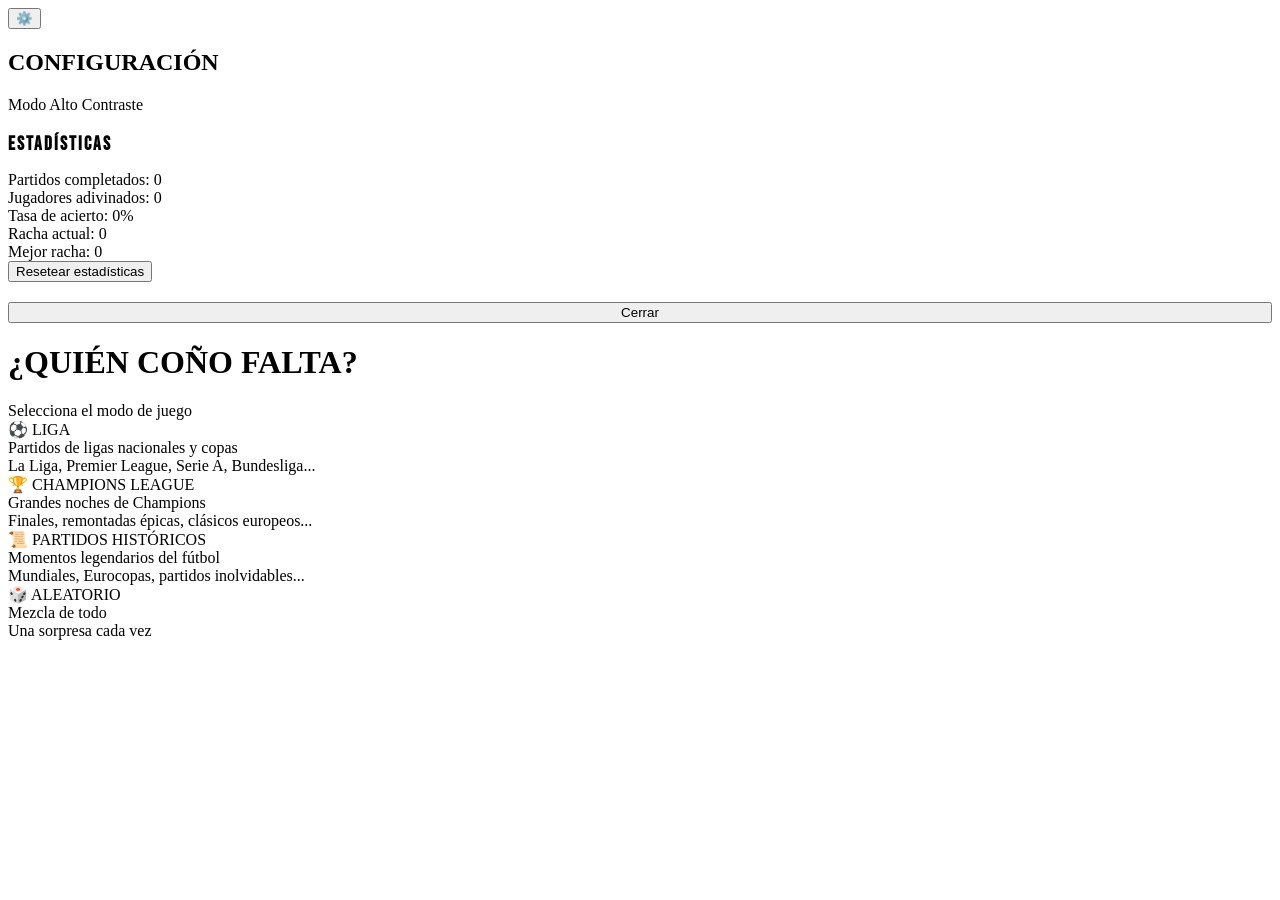
==== index.html @ 702c035c "Add files via upload" ====
<!DOCTYPE html>
<html lang="es">
<head>
<meta charset="UTF-8">
    <meta name="viewport" content="width=device-width, initial-scale=1.0">
    <title>¿QUIÉN COÑO FALTA?</title>
    <link rel="preconnect" href="https://fonts.googleapis.com">
    <link rel="preconnect" href="https://fonts.gstatic.com" crossorigin>
    <link href="https://fonts.googleapis.com/css2?family=Bebas+Neue&family=Rajdhani:wght@400;600;700&display=swap" rel="stylesheet">
    <link rel="stylesheet" href="./css/styles.css">

</head>
<body>
<!-- Botón de configuración -->
    <button class="settings-btn" onclick="toggleSettings()">⚙️</button>

    <!-- Modal de configuración -->
    <div id="settings-modal" class="settings-modal">
        <div class="settings-content">
            <h2 class="settings-title">CONFIGURACIÓN</h2>
            
            <div class="settings-option">
                <span>Modo Alto Contraste</span>
                <div class="toggle-switch" id="contrast-toggle" onclick="toggleContrast()"></div>
            </div>

            <div class="stats-display">
                <h3 style="margin-bottom: 15px; font-family: 'Bebas Neue', sans-serif; letter-spacing: 2px;">ESTADÍSTICAS</h3>
                <div class="stat-row">
                    <span>Partidos completados:</span>
                    <span id="stat-matches">0</span>
                </div>
                <div class="stat-row">
                    <span>Jugadores adivinados:</span>
                    <span id="stat-players">0</span>
                </div>
                <div class="stat-row">
                    <span>Tasa de acierto:</span>
                    <span id="stat-success">0%</span>
                </div>
                <div class="stat-row">
                    <span>Racha actual:</span>
                    <span id="stat-streak">0</span>
                </div>
                <div class="stat-row">
                    <span>Mejor racha:</span>
                    <span id="stat-best-streak">0</span>
                </div>
                <button class="reset-stats-btn" onclick="resetStats()">Resetear estadísticas</button>
            </div>

            <button class="next-btn" style="width: 100%; margin-top: 20px;" onclick="toggleSettings()">Cerrar</button>
        </div>
    </div>

    <!-- Menú de selección de modo -->
    <div id="mode-selection" class="mode-selection">
        <h1 class="mode-title">¿QUIÉN COÑO FALTA?</h1>
        <div class="mode-subtitle">Selecciona el modo de juego</div>
        <div class="mode-buttons">
            <div class="mode-btn" onclick="startGame('liga')">
                <div class="mode-btn-title">⚽ LIGA</div>
                <div class="mode-btn-desc">Partidos de ligas nacionales y copas</div>
                <div class="mode-btn-teams">La Liga, Premier League, Serie A, Bundesliga...</div>
            </div>
            <div class="mode-btn" onclick="startGame('champions')">
                <div class="mode-btn-title">🏆 CHAMPIONS LEAGUE</div>
                <div class="mode-btn-desc">Grandes noches de Champions</div>
                <div class="mode-btn-teams">Finales, remontadas épicas, clásicos europeos...</div>
            </div>
            <div class="mode-btn" onclick="startGame('historico')">
                <div class="mode-btn-title">📜 PARTIDOS HISTÓRICOS</div>
                <div class="mode-btn-desc">Momentos legendarios del fútbol</div>
                <div class="mode-btn-teams">Mundiales, Eurocopas, partidos inolvidables...</div>
            </div>
            <div class="mode-btn" onclick="startGame('random')">
                <div class="mode-btn-title">🎲 ALEATORIO</div>
                <div class="mode-btn-desc">Mezcla de todo</div>
                <div class="mode-btn-teams">Una sorpresa cada vez</div>
            </div>
        </div>
    </div>

    <div id="loading" class="loading" style="display: none;">CARGANDO PARTIDOS...</div>

    <div id="game" style="display: none;">
        <div class="match-header">
            <button class="home-btn" id="home-btn">← HOME</button>
            <div class="competition-name" id="competition"></div>
            <div class="match-score">
                <div class="team-info">
                    <div class="team-badge" id="home-badge">🏟️</div>
                    <div class="team-name" id="home-team"></div>
                </div>
                <div class="score-display" id="score"></div>
                <div class="team-info">
                    <div class="team-badge" id="away-badge">🏟️</div>
                    <div class="team-name" id="away-team"></div>
                </div>
            </div>
            <div class="match-date" id="date"></div>
        </div>

        <div class="playing-team" id="playing-team"></div>

        <div class="field-container">
            <div class="field-pattern"></div>
            <div class="penalty-area"></div>
            <div id="formation" class="formation"></div>
        </div>

        <div class="stats-bar">
            <div class="revealed-count">
                <span id="revealed-count">0</span>/11
            </div>
            <div class="btn-group">
                <button class="next-btn" id="next-match-btn">Siguiente</button>
                <button class="give-up-btn" id="give-up-btn">Revelar todo</button>
            </div>
        </div>

        <div id="guess-modal" class="guess-modal">
            <div class="modal-content">
                <div class="modal-header">
                    <button class="reveal-btn-modal" id="reveal-btn-modal">Revelar</button>
                    <button class="back-btn" id="back-btn">← </button>
                    <div class="modal-title">ADIVINA EL JUGADOR</div>
                    <button class="hint-btn" id="hint-btn">💡 Pista</button>
                </div>
                
                <div id="hint-display" class="hint-display" style="display: none;"></div>
                
                <div id="guess-grid" class="guess-grid"></div>
                
                <div class="keyboard">
                    <div class="keyboard-row">
                        <button class="key" data-key="Q">Q</button>
                        <button class="key" data-key="W">W</button>
                        <button class="key" data-key="E">E</button>
                        <button class="key" data-key="R">R</button>
                        <button class="key" data-key="T">T</button>
                        <button class="key" data-key="Y">Y</button>
                        <button class="key" data-key="U">U</button>
                        <button class="key" data-key="I">I</button>
                        <button class="key" data-key="O">O</button>
                        <button class="key" data-key="P">P</button>
                    </div>
                    <div class="keyboard-row">
                        <button class="key" data-key="A">A</button>
                        <button class="key" data-key="S">S</button>
                        <button class="key" data-key="D">D</button>
                        <button class="key" data-key="F">F</button>
                        <button class="key" data-key="G">G</button>
                        <button class="key" data-key="H">H</button>
                        <button class="key" data-key="J">J</button>
                        <button class="key" data-key="K">K</button>
                        <button class="key" data-key="L">L</button>
                    </div>
                    <div class="keyboard-row">
                        <button class="key wide" data-key="Enter">ENTER</button>
                        <button class="key" data-key="Z">Z</button>
                        <button class="key" data-key="X">X</button>
                        <button class="key" data-key="C">C</button>
                        <button class="key" data-key="V">V</button>
                        <button class="key" data-key="B">B</button>
                        <button class="key" data-key="N">N</button>
                        <button class="key" data-key="M">M</button>
                        <button class="key" data-key="Ñ">Ñ</button>
                        <button class="key wide" data-key="Delete">⌫</button>
                    </div>
                </div>
            </div>
        </div>
    </div>

<script src="./js/app.js"></script>
</body>
</html>
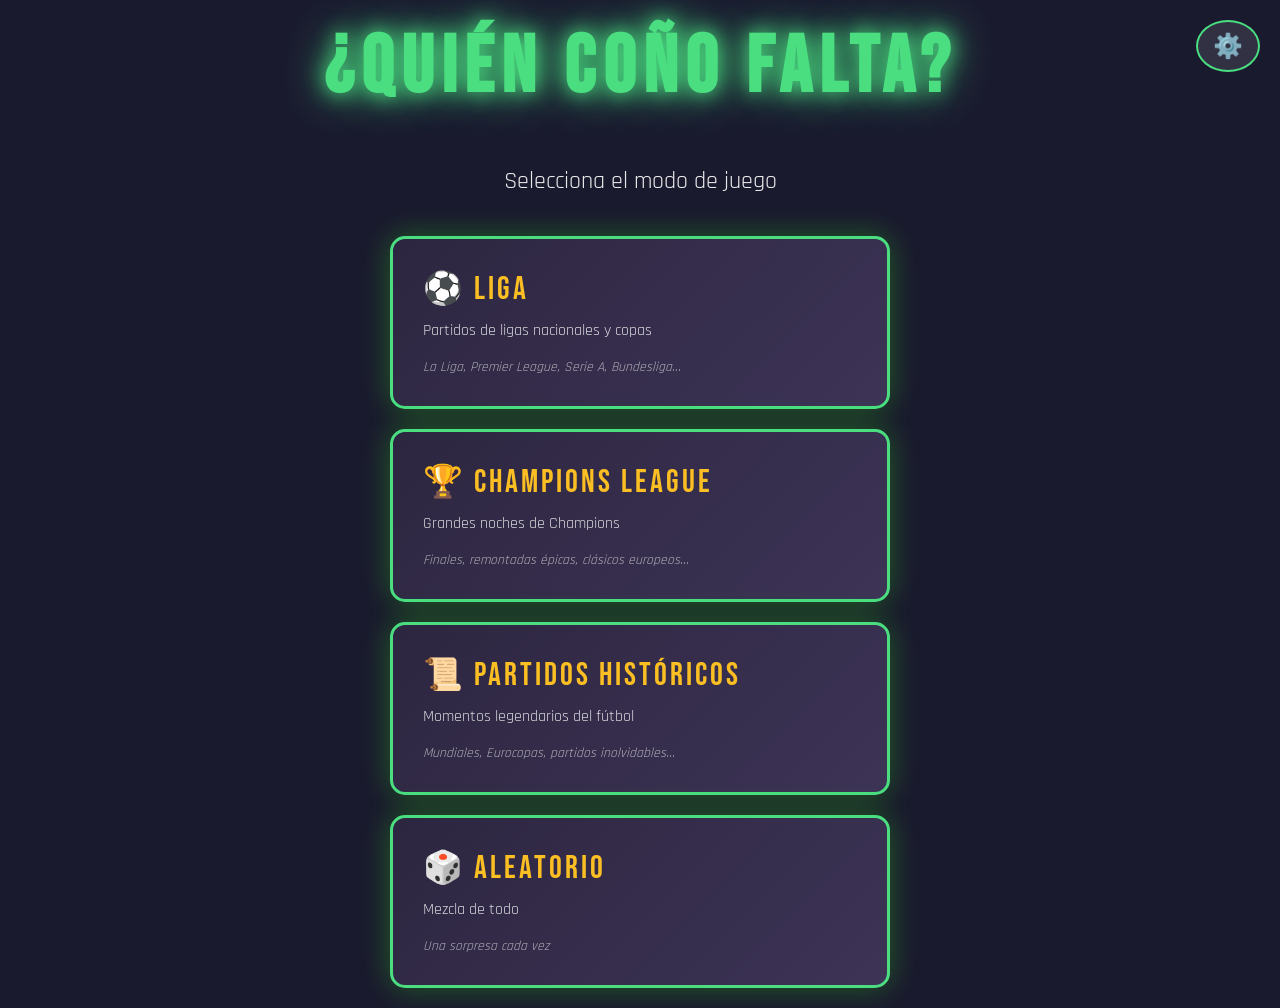
==== commit 1cf1fa0b: "Add files via upload" ====
--- a/index.html
+++ b/index.html
@@ -125,10 +125,7 @@
                     <button class="reveal-btn-modal" id="reveal-btn-modal">Revelar</button>
                     <button class="back-btn" id="back-btn">← </button>
                     <div class="modal-title">ADIVINA EL JUGADOR</div>
-                    <button class="hint-btn" id="hint-btn">💡 Pista</button>
                 </div>
-                
-                <div id="hint-display" class="hint-display" style="display: none;"></div>
                 
                 <div id="guess-grid" class="guess-grid"></div>
                 
--- a/css/styles.css
+++ b/css/styles.css
@@ -0,0 +1,959 @@
+:root {
+            --bg-dark: #1a1a2e;
+            --bg-purple: #2d2640;
+            --bg-field: #3a8c3e;
+            --field-dark: #2d6e31;
+            --neon-green: #4ade80;
+            --neon-yellow: #fbbf24;
+            --text-light: #ffffff;
+            --player-bg: #4a9eff;
+            --gk-bg: #fbbf24;
+            --correct: #4ade80;
+            --present: #fbbf24;
+            --absent: #374151;
+            --card-dark: #1f2937;
+        }
+
+        /* Modo alto contraste */
+        body.high-contrast {
+            --bg-dark: #000000;
+            --bg-purple: #1a1a2e;
+            --text-light: #ffffff;
+            --correct: #00ff00;
+            --present: #ffff00;
+            --absent: #666666;
+        }
+
+        * {
+            margin: 0;
+            padding: 0;
+            box-sizing: border-box;
+        }
+
+        body {
+            font-family: 'Rajdhani', sans-serif;
+            background: var(--bg-dark);
+            color: var(--text-light);
+            min-height: 100vh;
+        }
+
+        .container {
+            max-width: 600px;
+            margin: 0 auto;
+        }
+
+        /* Botón de configuración */
+        .settings-btn {
+            position: fixed;
+            top: 20px;
+            right: 20px;
+            background: rgba(255,255,255,0.1);
+            border: 2px solid var(--neon-green);
+            color: var(--neon-green);
+            padding: 10px 15px;
+            border-radius: 50%;
+            cursor: pointer;
+            font-size: 1.5rem;
+            z-index: 100;
+            transition: all 0.3s;
+        }
+
+        .settings-btn:hover {
+            background: rgba(255,255,255,0.2);
+            transform: rotate(90deg);
+        }
+
+        /* Modal de configuración */
+        .settings-modal {
+            display: none;
+            position: fixed;
+            top: 0;
+            left: 0;
+            right: 0;
+            bottom: 0;
+            background: rgba(0, 0, 0, 0.8);
+            z-index: 1001;
+            justify-content: center;
+            align-items: center;
+            padding: 20px;
+        }
+
+        .settings-modal.active {
+            display: flex;
+        }
+
+        .settings-content {
+            background: var(--bg-purple);
+            border-radius: 15px;
+            padding: 30px;
+            max-width: 500px;
+            width: 100%;
+        }
+
+        .settings-title {
+            font-family: 'Bebas Neue', sans-serif;
+            font-size: 2rem;
+            letter-spacing: 2px;
+            margin-bottom: 20px;
+        }
+
+        .settings-option {
+            display: flex;
+            justify-content: space-between;
+            align-items: center;
+            padding: 15px 0;
+            border-bottom: 1px solid rgba(255,255,255,0.1);
+        }
+
+        .settings-option:last-child {
+            border-bottom: none;
+        }
+
+        .toggle-switch {
+            position: relative;
+            width: 60px;
+            height: 30px;
+            background: var(--absent);
+            border-radius: 15px;
+            cursor: pointer;
+            transition: background 0.3s;
+        }
+
+        .toggle-switch.active {
+            background: var(--correct);
+        }
+
+        .toggle-switch::after {
+            content: '';
+            position: absolute;
+            top: 3px;
+            left: 3px;
+            width: 24px;
+            height: 24px;
+            background: white;
+            border-radius: 50%;
+            transition: transform 0.3s;
+        }
+
+        .toggle-switch.active::after {
+            transform: translateX(30px);
+        }
+
+        .stats-display {
+            background: rgba(255,255,255,0.05);
+            padding: 20px;
+            border-radius: 10px;
+            margin-top: 20px;
+        }
+
+        .stat-row {
+            display: flex;
+            justify-content: space-between;
+            padding: 10px 0;
+        }
+
+        .reset-stats-btn {
+            background: #ef4444;
+            color: white;
+            border: none;
+            padding: 10px 20px;
+            border-radius: 8px;
+            cursor: pointer;
+            width: 100%;
+            margin-top: 15px;
+            font-family: 'Rajdhani', sans-serif;
+            font-weight: 700;
+        }
+
+        /* Menú de selección */
+        .mode-selection {
+            display: flex;
+            flex-direction: column;
+            align-items: center;
+            justify-content: center;
+            min-height: 100vh;
+            padding: 20px;
+        }
+
+        .mode-title {
+            font-family: 'Bebas Neue', sans-serif;
+            font-size: clamp(2.5rem, 10vw, 5rem);
+            letter-spacing: 8px;
+            color: var(--neon-green);
+            text-shadow: 0 0 20px var(--neon-green),
+                         0 0 40px var(--neon-green);
+            margin-bottom: 50px;
+            text-align: center;
+            animation: pulse 2s ease-in-out infinite;
+        }
+
+        @keyframes pulse {
+            0%, 100% { text-shadow: 0 0 20px var(--neon-green), 0 0 40px var(--neon-green); }
+            50% { text-shadow: 0 0 30px var(--neon-green), 0 0 60px var(--neon-green); }
+        }
+
+        .mode-subtitle {
+            font-size: 1.5rem;
+            margin-bottom: 40px;
+            text-align: center;
+            opacity: 0.9;
+        }
+
+        .mode-buttons {
+            display: flex;
+            flex-direction: column;
+            gap: 20px;
+            width: 100%;
+            max-width: 500px;
+        }
+
+        .mode-btn {
+            background: linear-gradient(135deg, var(--bg-purple), #3d3456);
+            border: 3px solid var(--neon-green);
+            border-radius: 15px;
+            padding: 30px;
+            cursor: pointer;
+            transition: all 0.3s ease;
+            box-shadow: 0 0 30px rgba(57, 255, 20, 0.3);
+            animation: slideIn 0.5s ease-out;
+        }
+
+        @keyframes slideIn {
+            from {
+                opacity: 0;
+                transform: translateY(20px);
+            }
+            to {
+                opacity: 1;
+                transform: translateY(0);
+            }
+        }
+
+        .mode-btn:hover {
+            transform: translateY(-5px);
+            box-shadow: 0 0 50px rgba(57, 255, 20, 0.6);
+            border-color: var(--neon-yellow);
+        }
+
+        .mode-btn-title {
+            font-family: 'Bebas Neue', sans-serif;
+            font-size: 2rem;
+            letter-spacing: 3px;
+            color: var(--neon-yellow);
+            margin-bottom: 10px;
+        }
+
+        .mode-btn-desc {
+            font-size: 1rem;
+            opacity: 0.8;
+            line-height: 1.5;
+        }
+
+        .mode-btn-teams {
+            margin-top: 15px;
+            font-size: 0.85rem;
+            opacity: 0.6;
+            font-style: italic;
+        }
+
+        .match-header {
+            background: var(--bg-purple);
+            padding: 20px;
+            text-align: center;
+            border-bottom: 3px solid var(--bg-dark);
+            position: relative;
+        }
+
+        .competition-name {
+            font-size: 1.1rem;
+            font-weight: 600;
+            margin-bottom: 10px;
+            opacity: 0.9;
+        }
+
+        .match-score {
+            display: flex;
+            justify-content: space-around;
+            align-items: center;
+            gap: 20px;
+            margin: 15px 0;
+        }
+
+        .team-info {
+            display: flex;
+            flex-direction: column;
+            align-items: center;
+            gap: 8px;
+        }
+
+        .team-badge {
+            width: 60px;
+            height: 60px;
+            background: white;
+            border-radius: 50%;
+            display: flex;
+            align-items: center;
+            justify-content: center;
+            font-size: 2rem;
+            box-shadow: 0 4px 8px rgba(0, 0, 0, 0.3);
+        }
+
+        .team-name {
+            font-size: 0.9rem;
+            font-weight: 600;
+        }
+
+        .score-display {
+            font-family: 'Bebas Neue', sans-serif;
+            font-size: 3rem;
+            font-weight: bold;
+        }
+
+        .match-date {
+            font-size: 0.9rem;
+            opacity: 0.7;
+            margin-top: 5px;
+        }
+
+        .playing-team {
+            background: rgba(74, 158, 255, 0.2);
+            padding: 8px 15px;
+            border-radius: 8px;
+            margin: 10px 20px;
+            text-align: center;
+            font-size: 1rem;
+            font-weight: 600;
+            border: 2px solid var(--player-bg);
+        }
+
+        .field-container {
+            background: linear-gradient(180deg, var(--bg-field) 0%, var(--field-dark) 100%);
+            padding: 30px 20px;
+            position: relative;
+            min-height: 600px;
+        }
+
+        .field-pattern {
+            position: absolute;
+            top: 0;
+            left: 0;
+            right: 0;
+            bottom: 0;
+            background-image: 
+                repeating-linear-gradient(0deg,
+                    transparent,
+                    transparent 40px,
+                    rgba(0, 0, 0, 0.1) 40px,
+                    rgba(0, 0, 0, 0.1) 42px);
+            pointer-events: none;
+        }
+
+        .penalty-area {
+            position: absolute;
+            bottom: 20px;
+            left: 50%;
+            transform: translateX(-50%);
+            width: 80%;
+            height: 100px;
+            border: 3px solid rgba(255, 255, 255, 0.3);
+            border-bottom: none;
+            border-radius: 8px 8px 0 0;
+            pointer-events: none;
+        }
+
+        .formation {
+            position: relative;
+            z-index: 2;
+            display: flex;
+            flex-direction: column-reverse;
+            gap: 25px;
+            min-height: 550px;
+        }
+
+        .line {
+            display: flex;
+            justify-content: center;
+            align-items: center;
+            gap: 15px;
+            flex-wrap: wrap;
+        }
+
+        .player-card {
+            display: flex;
+            flex-direction: column;
+            align-items: center;
+            gap: 8px;
+            cursor: pointer;
+            transition: transform 0.2s;
+        }
+
+        .player-card:hover {
+            transform: scale(1.05);
+        }
+
+        .player-card.revealed {
+            cursor: default;
+            animation: revealPop 0.5s ease-out;
+        }
+
+        @keyframes revealPop {
+            0% { transform: scale(1); }
+            50% { transform: scale(1.2); }
+            100% { transform: scale(1); }
+        }
+
+        .player-card.revealed:hover {
+            transform: scale(1);
+        }
+
+        .jersey {
+            width: 60px;
+            height: 70px;
+            background: var(--player-bg);
+            border-radius: 8px 8px 12px 12px;
+            display: flex;
+            align-items: center;
+            justify-content: center;
+            position: relative;
+            box-shadow: 0 4px 8px rgba(0, 0, 0, 0.3);
+            font-family: 'Bebas Neue', sans-serif;
+            font-size: 2rem;
+            font-weight: bold;
+            color: white;
+            text-shadow: 0 2px 4px rgba(0, 0, 0, 0.3);
+        }
+
+        .jersey.goalkeeper {
+            background: var(--gk-bg);
+            color: var(--bg-dark);
+        }
+
+        .jersey::before {
+            content: '';
+            position: absolute;
+            top: -8px;
+            width: 70%;
+            height: 8px;
+            background: inherit;
+            border-radius: 8px 8px 0 0;
+        }
+
+        .player-name-container {
+            background: white;
+            padding: 4px 8px;
+            border-radius: 4px;
+            display: flex;
+            gap: 2px;
+            min-width: 60px;
+            justify-content: center;
+            box-shadow: 0 2px 4px rgba(0, 0, 0, 0.2);
+        }
+
+        .name-slot {
+            width: 8px;
+            height: 2px;
+            background: black;
+            border-radius: 1px;
+        }
+
+        .name-slot.space {
+            width: 6px;
+            background: transparent;
+        }
+
+        .revealed-name {
+            color: black;
+            font-weight: 700;
+            font-size: 0.75rem;
+            letter-spacing: 0.5px;
+            text-transform: uppercase;
+        }
+
+        .attempts-counter {
+            background: rgba(0, 0, 0, 0.3);
+            color: white;
+            padding: 2px 6px;
+            border-radius: 3px;
+            font-size: 0.7rem;
+            font-weight: bold;
+        }
+
+        .name-slot {
+            width: 8px;
+            height: 2px;
+            background: black;
+            border-radius: 1px;
+        }
+
+        .name-slot.space {
+            width: 6px;
+            background: transparent;
+        }
+
+        .revealed-name {
+            color: black;
+            font-weight: 700;
+            font-size: 0.75rem;
+            letter-spacing: 0.5px;
+            text-transform: uppercase;
+        }
+
+        .stats-bar {
+            background: var(--bg-purple);
+            padding: 15px 20px;
+            display: flex;
+            justify-content: space-between;
+            align-items: center;
+            border-top: 3px solid var(--bg-dark);
+            flex-wrap: wrap;
+            gap: 10px;
+        }
+
+        .revealed-count {
+            font-size: 1.5rem;
+            font-weight: bold;
+        }
+
+        .btn-group {
+            display: flex;
+            gap: 10px;
+            flex-wrap: wrap;
+        }
+
+        .reveal-btn {
+            background: var(--correct);
+            color: var(--bg-dark);
+            border: none;
+            padding: 10px 20px;
+            border-radius: 8px;
+            font-family: 'Rajdhani', sans-serif;
+            font-size: 1rem;
+            font-weight: 700;
+            cursor: pointer;
+            transition: all 0.2s;
+        }
+
+        .reveal-btn:hover {
+            background: #22c55e;
+            transform: translateY(-2px);
+        }
+
+        .reveal-btn:disabled {
+            background: #6b7280;
+            cursor: not-allowed;
+            opacity: 0.5;
+        }
+
+        .give-up-btn {
+            background: #ef4444;
+            color: white;
+            border: none;
+            padding: 10px 20px;
+            border-radius: 8px;
+            font-family: 'Rajdhani', sans-serif;
+            font-size: 1rem;
+            font-weight: 700;
+            cursor: pointer;
+            transition: all 0.2s;
+        }
+
+        .give-up-btn:hover {
+            background: #dc2626;
+            transform: translateY(-2px);
+        }
+
+        .next-btn {
+            background: var(--absent);
+            color: white;
+            border: none;
+            padding: 10px 20px;
+            border-radius: 8px;
+            font-family: 'Rajdhani', sans-serif;
+            font-size: 1rem;
+            font-weight: 700;
+            cursor: pointer;
+            transition: all 0.2s;
+        }
+
+        .next-btn:hover {
+            background: #4b5563;
+            transform: translateY(-2px);
+        }
+
+        .home-btn {
+            position: absolute;
+            top: 10px;
+            left: 10px;
+            background: rgba(255,255,255,0.1);
+            border: 2px solid var(--neon-green);
+            color: var(--neon-green);
+            padding: 8px 15px;
+            border-radius: 8px;
+            cursor: pointer;
+            font-family: 'Rajdhani', sans-serif;
+            font-weight: 700;
+            transition: all 0.2s;
+        }
+
+        .home-btn:hover {
+            background: rgba(255,255,255,0.2);
+        }
+
+        /* Modal de adivinanza */
+        .guess-modal {
+            display: none;
+            position: fixed;
+            top: 0;
+            left: 0;
+            right: 0;
+            bottom: 0;
+            background: rgba(0, 0, 0, 0.9);
+            z-index: 1000;
+            justify-content: center;
+            align-items: center;
+            padding: 20px;
+        }
+
+        .guess-modal.active {
+            display: flex;
+            animation: fadeIn 0.3s ease-out;
+        }
+
+        @keyframes fadeIn {
+            from { opacity: 0; }
+            to { opacity: 1; }
+        }
+
+        .modal-content {
+            background: var(--bg-purple);
+            border-radius: 15px;
+            padding: 30px 20px;
+            max-width: 600px;
+            width: 100%;
+            max-height: 90vh;
+            overflow-y: auto;
+            animation: slideUp 0.3s ease-out;
+        }
+
+        @keyframes slideUp {
+            from {
+                opacity: 0;
+                transform: translateY(50px);
+            }
+            to {
+                opacity: 1;
+                transform: translateY(0);
+            }
+        }
+
+        .modal-header {
+            display: flex;
+            align-items: center;
+            justify-content: space-between;
+            margin-bottom: 25px;
+            position: relative;
+        }
+
+        .back-btn {
+            background: none;
+            border: none;
+            color: white;
+            font-size: 1.2rem;
+            cursor: pointer;
+            padding: 5px 10px;
+            font-weight: bold;
+        }
+
+        .modal-title {
+            font-family: 'Bebas Neue', sans-serif;
+            font-size: 1.5rem;
+            letter-spacing: 2px;
+            flex-grow: 1;
+            text-align: center;
+        }
+
+        .reveal-btn-modal {
+            background: var(--correct);
+            color: var(--bg-dark);
+            border: none;
+            padding: 8px 15px;
+            border-radius: 8px;
+            cursor: pointer;
+            font-family: 'Rajdhani', sans-serif;
+            font-weight: 700;
+            transition: all 0.2s;
+        }
+
+        .reveal-btn-modal:hover {
+            background: #22c55e;
+        }
+
+        .guess-grid {
+            display: flex;
+            flex-direction: column;
+            gap: 8px;
+            margin-bottom: 25px;
+        }
+
+        .guess-row {
+            display: flex;
+            gap: 8px;
+            justify-content: center;
+        }
+
+        .letter-cell {
+            width: 50px;
+            height: 55px;
+            border: 2px solid #374151;
+            border-radius: 8px;
+            display: flex;
+            align-items: center;
+            justify-content: center;
+            font-size: 1.8rem;
+            font-weight: bold;
+            text-transform: uppercase;
+            background: var(--card-dark);
+            transition: all 0.3s;
+        }
+        
+        .letter-cell.space-cell {
+            border: none;
+            background: transparent;
+            width: 20px;
+        }
+
+        .letter-cell.flip {
+            animation: flip 0.6s ease-out;
+        }
+
+        @keyframes flip {
+            0% { transform: rotateX(0); }
+            50% { transform: rotateX(90deg); }
+            100% { transform: rotateX(0); }
+        }
+
+        .letter-cell.correct {
+            background: var(--correct);
+            border-color: var(--correct);
+            color: white;
+        }
+
+        .letter-cell.present {
+            background: var(--present);
+            border-color: var(--present);
+            color: var(--bg-dark);
+        }
+
+        /* Modo alto contraste - añadir patrón para present */
+        body.high-contrast .letter-cell.present::before {
+            content: '~';
+            position: absolute;
+            font-size: 1.2rem;
+        }
+
+        .letter-cell.absent {
+            background: var(--absent);
+            border-color: var(--absent);
+            color: white;
+        }
+
+        .keyboard {
+            display: flex;
+            flex-direction: column;
+            gap: 8px;
+        }
+
+        .keyboard-row {
+            display: flex;
+            gap: 6px;
+            justify-content: center;
+        }
+
+        .key {
+            min-width: 35px;
+            height: 50px;
+            background: #4b5563;
+            border: none;
+            border-radius: 6px;
+            color: white;
+            font-size: 1rem;
+            font-weight: 700;
+            font-family: 'Rajdhani', sans-serif;
+            cursor: pointer;
+            transition: all 0.1s;
+            text-transform: uppercase;
+        }
+
+        .key:hover {
+            background: #6b7280;
+        }
+
+        .key:active {
+            transform: scale(0.95);
+        }
+
+        .key.correct {
+            background: var(--correct);
+        }
+
+        .key.present {
+            background: var(--present);
+            color: var(--bg-dark);
+        }
+
+        .key.absent {
+            background: var(--absent);
+            opacity: 0.5;
+        }
+
+        .key.wide {
+            min-width: 65px;
+            font-size: 0.85rem;
+        }
+
+        .loading {
+            text-align: center;
+            font-size: 2rem;
+            padding: 100px 20px;
+            color: var(--neon-green);
+        }
+
+        /* Confeti */
+        .confetti {
+            position: fixed;
+            width: 10px;
+            height: 10px;
+            background: var(--neon-green);
+            position: absolute;
+            animation: confetti-fall 3s linear;
+            z-index: 2000;
+        }
+
+        @keyframes confetti-fall {
+            to {
+                transform: translateY(100vh) rotate(360deg);
+                opacity: 0;
+            }
+        }
+
+        /* Responsive mejorado */
+        @media (max-width: 600px) {
+            .mode-title {
+                font-size: 2.5rem;
+                letter-spacing: 4px;
+            }
+
+            .mode-btn {
+                padding: 20px;
+            }
+
+            .mode-btn-title {
+                font-size: 1.5rem;
+            }
+
+            .field-container {
+                padding: 20px 10px;
+                min-height: 500px;
+            }
+
+            .formation {
+                gap: 15px;
+            }
+
+            .line {
+                gap: 8px;
+            }
+
+            .jersey {
+                width: 50px;
+                height: 60px;
+                font-size: 1.5rem;
+            }
+
+            .player-name-container {
+                min-width: 50px;
+                font-size: 0.65rem;
+            }
+            
+            .revealed-name {
+                font-size: 0.65rem;
+            }
+
+            .letter-cell {
+                width: 40px;
+                height: 45px;
+                font-size: 1.4rem;
+            }
+            
+            .letter-cell.space-cell {
+                width: 15px;
+            }
+
+            .key {
+                min-width: 28px;
+                height: 45px;
+                font-size: 0.9rem;
+            }
+
+            .key.wide {
+                min-width: 50px;
+            }
+
+            .modal-content {
+                padding: 20px 15px;
+            }
+
+            .stats-bar {
+                justify-content: center;
+            }
+
+            .btn-group {
+                justify-content: center;
+                width: 100%;
+            }
+
+            .team-badge {
+                width: 45px;
+                height: 45px;
+                font-size: 1.5rem;
+            }
+
+            .score-display {
+                font-size: 2rem;
+            }
+        }
+
+        @media (max-width: 400px) {
+            .letter-cell {
+                width: 35px;
+                height: 40px;
+                font-size: 1.2rem;
+            }
+            
+            .letter-cell.space-cell {
+                width: 12px;
+            }
+
+            .key {
+                min-width: 25px;
+                height: 40px;
+                font-size: 0.8rem;
+            }
+
+            .jersey {
+                width: 45px;
+                height: 55px;
+                font-size: 1.3rem;
+            }
+        }
+
+        /* Ajustes para pantallas muy pequeñas */
+        @media (max-width: 350px) {
+            .guess-row {
+                gap: 4px;
+            }
+
+            .keyboard-row {
+                gap: 4px;
+            }
+        }
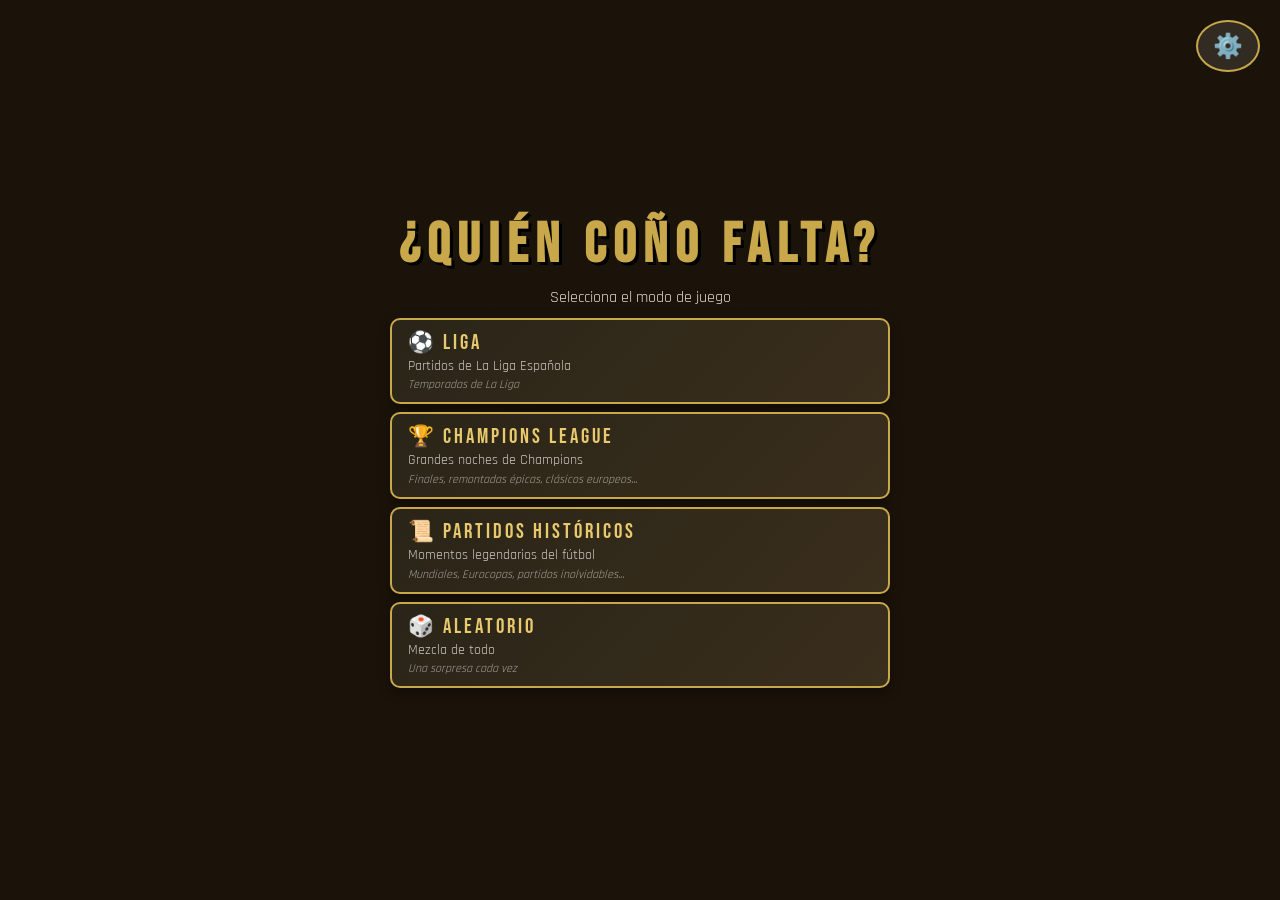
==== commit 8058a1bc: "Add files via upload" ====
--- a/index.html
+++ b/index.html
@@ -60,8 +60,8 @@
         <div class="mode-buttons">
             <div class="mode-btn" onclick="startGame('liga')">
                 <div class="mode-btn-title">⚽ LIGA</div>
-                <div class="mode-btn-desc">Partidos de ligas nacionales y copas</div>
-                <div class="mode-btn-teams">La Liga, Premier League, Serie A, Bundesliga...</div>
+                <div class="mode-btn-desc">Partidos de La Liga Española</div>
+                <div class="mode-btn-teams">Temporadas de La Liga</div>
             </div>
             <div class="mode-btn" onclick="startGame('champions')">
                 <div class="mode-btn-title">🏆 CHAMPIONS LEAGUE</div>
--- a/css/styles.css
+++ b/css/styles.css
@@ -1,27 +1,27 @@
 :root {
-            --bg-dark: #1a1a2e;
-            --bg-purple: #2d2640;
-            --bg-field: #3a8c3e;
-            --field-dark: #2d6e31;
-            --neon-green: #4ade80;
-            --neon-yellow: #fbbf24;
-            --text-light: #ffffff;
-            --player-bg: #4a9eff;
-            --gk-bg: #fbbf24;
-            --correct: #4ade80;
-            --present: #fbbf24;
-            --absent: #374151;
-            --card-dark: #1f2937;
+            --bg-dark: #1c1a14;
+            --bg-purple: #2a2518;
+            --bg-field: #2d7a32;
+            --field-dark: #235f27;
+            --neon-green: #c8a84b;
+            --neon-yellow: #e8c96d;
+            --text-light: #f5f0e8;
+            --player-bg: #8b1a1a;
+            --gk-bg: #d4a017;
+            --correct: #4a8c3e;
+            --present: #c8a84b;
+            --absent: #4a3f2f;
+            --card-dark: #2a2518;
         }
 
         /* Modo alto contraste */
         body.high-contrast {
             --bg-dark: #000000;
-            --bg-purple: #1a1a2e;
+            --bg-purple: #1a1a1a;
             --text-light: #ffffff;
-            --correct: #00ff00;
-            --present: #ffff00;
-            --absent: #666666;
+            --correct: #00aa00;
+            --present: #ccaa00;
+            --absent: #555555;
         }
 
         * {
@@ -59,7 +59,7 @@
         }
 
         .settings-btn:hover {
-            background: rgba(255,255,255,0.2);
+            background: rgba(200,168,75,0.2);
             transform: rotate(90deg);
         }
 
@@ -173,28 +173,42 @@
             justify-content: center;
             min-height: 100vh;
             padding: 20px;
+            background: 
+                linear-gradient(rgba(26,18,8,0.88), rgba(26,18,8,0.88)),
+                repeating-linear-gradient(
+                    90deg,
+                    transparent,
+                    transparent 60px,
+                    rgba(255,255,255,0.02) 60px,
+                    rgba(255,255,255,0.02) 62px
+                ),
+                repeating-linear-gradient(
+                    0deg,
+                    transparent,
+                    transparent 60px,
+                    rgba(255,255,255,0.02) 60px,
+                    rgba(255,255,255,0.02) 62px
+                );
         }
 
         .mode-title {
             font-family: 'Bebas Neue', sans-serif;
-            font-size: clamp(2.5rem, 10vw, 5rem);
+            font-size: clamp(1.8rem, 7vw, 3.5rem);
             letter-spacing: 8px;
             color: var(--neon-green);
-            text-shadow: 0 0 20px var(--neon-green),
-                         0 0 40px var(--neon-green);
-            margin-bottom: 50px;
+            text-shadow: 3px 3px 0px #000, 1px 1px 0px rgba(0,0,0,0.8);
+            margin-bottom: 8px;
             text-align: center;
-            animation: pulse 2s ease-in-out infinite;
         }
 
         @keyframes pulse {
-            0%, 100% { text-shadow: 0 0 20px var(--neon-green), 0 0 40px var(--neon-green); }
-            50% { text-shadow: 0 0 30px var(--neon-green), 0 0 60px var(--neon-green); }
+            0%, 100% { opacity: 1; }
+            50% { opacity: 0.85; }
         }
 
         .mode-subtitle {
-            font-size: 1.5rem;
-            margin-bottom: 40px;
+            font-size: 1rem;
+            margin-bottom: 10px;
             text-align: center;
             opacity: 0.9;
         }
@@ -202,19 +216,19 @@
         .mode-buttons {
             display: flex;
             flex-direction: column;
-            gap: 20px;
+            gap: 8px;
             width: 100%;
             max-width: 500px;
         }
 
         .mode-btn {
-            background: linear-gradient(135deg, var(--bg-purple), #3d3456);
-            border: 3px solid var(--neon-green);
-            border-radius: 15px;
-            padding: 30px;
+            background: linear-gradient(135deg, var(--bg-purple), #3a2e1c);
+            border: 2px solid var(--neon-green);
+            border-radius: 10px;
+            padding: 10px 16px;
             cursor: pointer;
             transition: all 0.3s ease;
-            box-shadow: 0 0 30px rgba(57, 255, 20, 0.3);
+            box-shadow: 0 4px 12px rgba(0,0,0,0.4);
             animation: slideIn 0.5s ease-out;
         }
 
@@ -230,28 +244,29 @@
         }
 
         .mode-btn:hover {
-            transform: translateY(-5px);
-            box-shadow: 0 0 50px rgba(57, 255, 20, 0.6);
+            transform: translateY(-3px);
+            box-shadow: 0 8px 20px rgba(0,0,0,0.5);
             border-color: var(--neon-yellow);
+            background: linear-gradient(135deg, #3a2e1c, #4a3a22);
         }
 
         .mode-btn-title {
             font-family: 'Bebas Neue', sans-serif;
-            font-size: 2rem;
+            font-size: 1.3rem;
             letter-spacing: 3px;
             color: var(--neon-yellow);
-            margin-bottom: 10px;
+            margin-bottom: 3px;
         }
 
         .mode-btn-desc {
-            font-size: 1rem;
+            font-size: 0.85rem;
             opacity: 0.8;
-            line-height: 1.5;
+            line-height: 1.3;
         }
 
         .mode-btn-teams {
-            margin-top: 15px;
-            font-size: 0.85rem;
+            margin-top: 2px;
+            font-size: 0.75rem;
             opacity: 0.6;
             font-style: italic;
         }
@@ -385,6 +400,7 @@
             gap: 8px;
             cursor: pointer;
             transition: transform 0.2s;
+            width: 100px; /* Ancho fijo para que no se muevan */
         }
 
         .player-card:hover {
@@ -444,9 +460,12 @@
             border-radius: 4px;
             display: flex;
             gap: 2px;
-            min-width: 60px;
+            width: 90px; /* Ancho fijo */
+            min-width: 90px; /* Garantizar ancho mínimo */
+            max-width: 90px; /* Garantizar ancho máximo */
             justify-content: center;
             box-shadow: 0 2px 4px rgba(0, 0, 0, 0.2);
+            overflow: hidden; /* Ocultar desbordamiento */
         }
 
         .name-slot {
@@ -467,6 +486,15 @@
             font-size: 0.75rem;
             letter-spacing: 0.5px;
             text-transform: uppercase;
+            white-space: nowrap; /* No permite saltos de línea */
+            overflow: hidden; /* Oculta el desbordamiento */
+            text-overflow: ellipsis; /* Añade ... si es muy largo */
+            max-width: 100%; /* Se ajusta al contenedor */
+        }
+
+        /* Jugadores revelados por agotar intentos */
+        .revealed-name.failed-reveal {
+            color: #ef4444; /* Rojo brillante */
         }
 
         .attempts-counter {
@@ -584,7 +612,7 @@
             position: absolute;
             top: 10px;
             left: 10px;
-            background: rgba(255,255,255,0.1);
+            background: rgba(200,168,75,0.15);
             border: 2px solid var(--neon-green);
             color: var(--neon-green);
             padding: 8px 15px;
@@ -596,7 +624,7 @@
         }
 
         .home-btn:hover {
-            background: rgba(255,255,255,0.2);
+            background: rgba(200,168,75,0.3);
         }
 
         /* Modal de adivinanza */
@@ -626,7 +654,8 @@
 
         .modal-content {
             background: var(--bg-purple);
-            border-radius: 15px;
+            border: 2px solid var(--neon-green);
+            border-radius: 10px;
             padding: 30px 20px;
             max-width: 600px;
             width: 100%;
@@ -720,6 +749,19 @@
             border: none;
             background: transparent;
             width: 20px;
+        }
+        
+        .wordle-space {
+            width: 16px;
+            display: inline-block;
+        }
+        
+        .letter-cell.special-char-cell {
+            border: none;
+            background: transparent;
+            width: 20px;
+            color: #9ca3af;
+            font-size: 1.5rem;
         }
 
         .letter-cell.flip {
@@ -871,7 +913,9 @@
             }
 
             .player-name-container {
-                min-width: 50px;
+                width: 75px;
+                min-width: 75px;
+                max-width: 75px;
                 font-size: 0.65rem;
             }
             
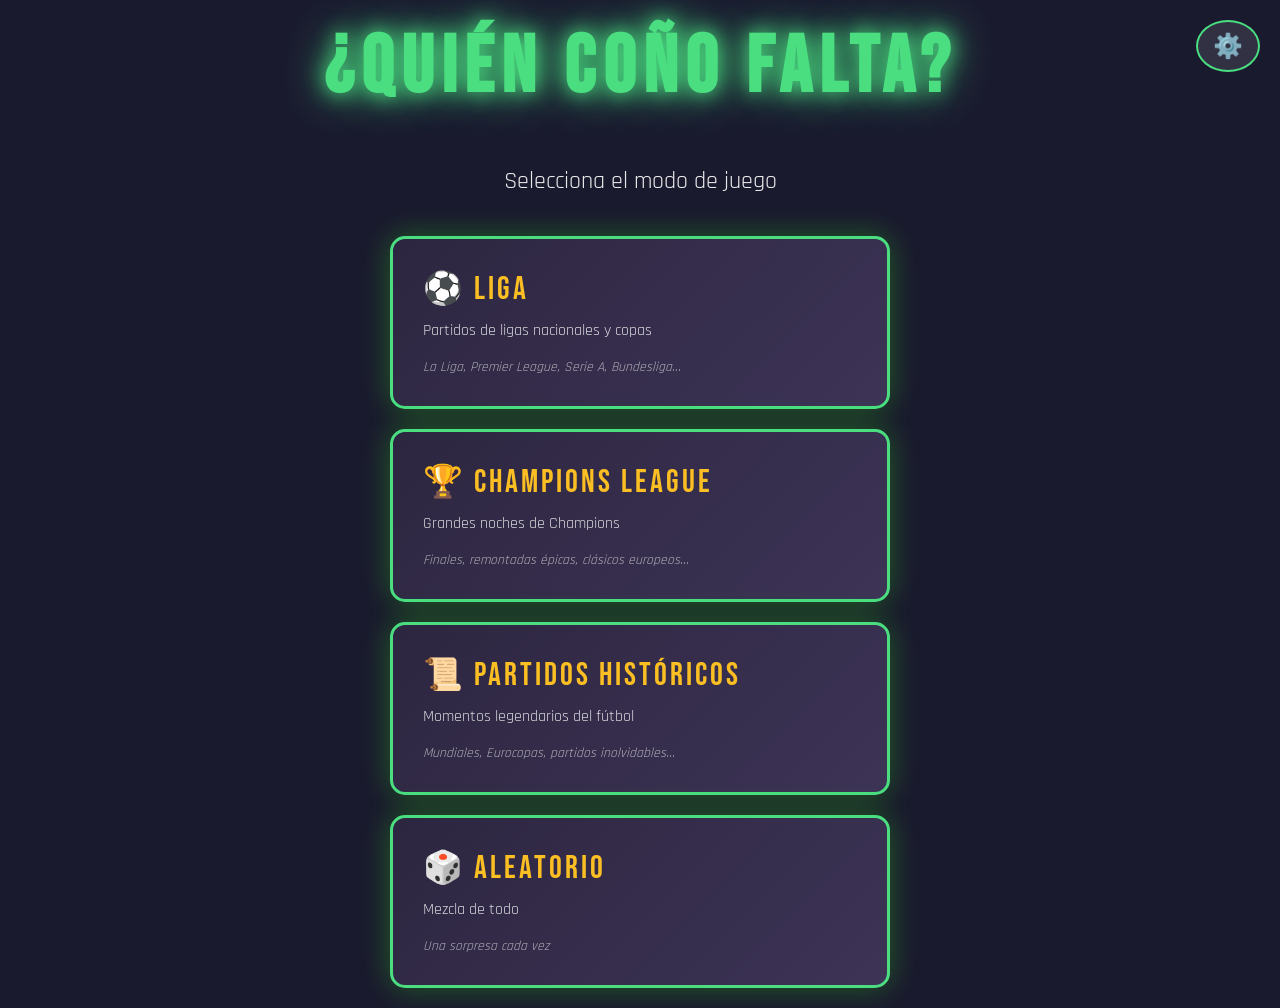
==== commit 84e0a9f4: "Add files via upload" ====
--- a/index.html
+++ b/index.html
@@ -60,8 +60,8 @@
         <div class="mode-buttons">
             <div class="mode-btn" onclick="startGame('liga')">
                 <div class="mode-btn-title">⚽ LIGA</div>
-                <div class="mode-btn-desc">Partidos de La Liga Española</div>
-                <div class="mode-btn-teams">Temporadas de La Liga</div>
+                <div class="mode-btn-desc">Partidos de ligas nacionales y copas</div>
+                <div class="mode-btn-teams">La Liga, Premier League, Serie A, Bundesliga...</div>
             </div>
             <div class="mode-btn" onclick="startGame('champions')">
                 <div class="mode-btn-title">🏆 CHAMPIONS LEAGUE</div>
@@ -122,9 +122,13 @@
         <div id="guess-modal" class="guess-modal">
             <div class="modal-content">
                 <div class="modal-header">
+                    <button class="back-btn" id="back-btn" title="Volver">
+                        <svg width="22" height="22" viewBox="0 0 24 24" fill="none" stroke="currentColor" stroke-width="2.5" stroke-linecap="round" stroke-linejoin="round">
+                            <polyline points="15 18 9 12 15 6"></polyline>
+                        </svg>
+                    </button>
+                    <div class="modal-title">ADIVINA EL JUGADOR</div>
                     <button class="reveal-btn-modal" id="reveal-btn-modal">Revelar</button>
-                    <button class="back-btn" id="back-btn">← </button>
-                    <div class="modal-title">ADIVINA EL JUGADOR</div>
                 </div>
                 
                 <div id="guess-grid" class="guess-grid"></div>
--- a/css/styles.css
+++ b/css/styles.css
@@ -1,27 +1,27 @@
 :root {
-            --bg-dark: #1c1a14;
-            --bg-purple: #2a2518;
-            --bg-field: #2d7a32;
-            --field-dark: #235f27;
-            --neon-green: #c8a84b;
-            --neon-yellow: #e8c96d;
-            --text-light: #f5f0e8;
-            --player-bg: #8b1a1a;
-            --gk-bg: #d4a017;
-            --correct: #4a8c3e;
-            --present: #c8a84b;
-            --absent: #4a3f2f;
-            --card-dark: #2a2518;
+            --bg-dark: #1a1a2e;
+            --bg-purple: #2d2640;
+            --bg-field: #3a8c3e;
+            --field-dark: #2d6e31;
+            --neon-green: #4ade80;
+            --neon-yellow: #fbbf24;
+            --text-light: #ffffff;
+            --player-bg: #4a9eff;
+            --gk-bg: #fbbf24;
+            --correct: #4ade80;
+            --present: #fbbf24;
+            --absent: #374151;
+            --card-dark: #1f2937;
         }
 
         /* Modo alto contraste */
         body.high-contrast {
             --bg-dark: #000000;
-            --bg-purple: #1a1a1a;
+            --bg-purple: #1a1a2e;
             --text-light: #ffffff;
-            --correct: #00aa00;
-            --present: #ccaa00;
-            --absent: #555555;
+            --correct: #00ff00;
+            --present: #ffff00;
+            --absent: #666666;
         }
 
         * {
@@ -59,7 +59,7 @@
         }
 
         .settings-btn:hover {
-            background: rgba(200,168,75,0.2);
+            background: rgba(255,255,255,0.2);
             transform: rotate(90deg);
         }
 
@@ -173,42 +173,28 @@
             justify-content: center;
             min-height: 100vh;
             padding: 20px;
-            background: 
-                linear-gradient(rgba(26,18,8,0.88), rgba(26,18,8,0.88)),
-                repeating-linear-gradient(
-                    90deg,
-                    transparent,
-                    transparent 60px,
-                    rgba(255,255,255,0.02) 60px,
-                    rgba(255,255,255,0.02) 62px
-                ),
-                repeating-linear-gradient(
-                    0deg,
-                    transparent,
-                    transparent 60px,
-                    rgba(255,255,255,0.02) 60px,
-                    rgba(255,255,255,0.02) 62px
-                );
         }
 
         .mode-title {
             font-family: 'Bebas Neue', sans-serif;
-            font-size: clamp(1.8rem, 7vw, 3.5rem);
+            font-size: clamp(2.5rem, 10vw, 5rem);
             letter-spacing: 8px;
             color: var(--neon-green);
-            text-shadow: 3px 3px 0px #000, 1px 1px 0px rgba(0,0,0,0.8);
-            margin-bottom: 8px;
+            text-shadow: 0 0 20px var(--neon-green),
+                         0 0 40px var(--neon-green);
+            margin-bottom: 50px;
             text-align: center;
+            animation: pulse 2s ease-in-out infinite;
         }
 
         @keyframes pulse {
-            0%, 100% { opacity: 1; }
-            50% { opacity: 0.85; }
+            0%, 100% { text-shadow: 0 0 20px var(--neon-green), 0 0 40px var(--neon-green); }
+            50% { text-shadow: 0 0 30px var(--neon-green), 0 0 60px var(--neon-green); }
         }
 
         .mode-subtitle {
-            font-size: 1rem;
-            margin-bottom: 10px;
+            font-size: 1.5rem;
+            margin-bottom: 40px;
             text-align: center;
             opacity: 0.9;
         }
@@ -216,19 +202,19 @@
         .mode-buttons {
             display: flex;
             flex-direction: column;
-            gap: 8px;
+            gap: 20px;
             width: 100%;
             max-width: 500px;
         }
 
         .mode-btn {
-            background: linear-gradient(135deg, var(--bg-purple), #3a2e1c);
-            border: 2px solid var(--neon-green);
-            border-radius: 10px;
-            padding: 10px 16px;
+            background: linear-gradient(135deg, var(--bg-purple), #3d3456);
+            border: 3px solid var(--neon-green);
+            border-radius: 15px;
+            padding: 30px;
             cursor: pointer;
             transition: all 0.3s ease;
-            box-shadow: 0 4px 12px rgba(0,0,0,0.4);
+            box-shadow: 0 0 30px rgba(57, 255, 20, 0.3);
             animation: slideIn 0.5s ease-out;
         }
 
@@ -244,29 +230,28 @@
         }
 
         .mode-btn:hover {
-            transform: translateY(-3px);
-            box-shadow: 0 8px 20px rgba(0,0,0,0.5);
+            transform: translateY(-5px);
+            box-shadow: 0 0 50px rgba(57, 255, 20, 0.6);
             border-color: var(--neon-yellow);
-            background: linear-gradient(135deg, #3a2e1c, #4a3a22);
         }
 
         .mode-btn-title {
             font-family: 'Bebas Neue', sans-serif;
-            font-size: 1.3rem;
+            font-size: 2rem;
             letter-spacing: 3px;
             color: var(--neon-yellow);
-            margin-bottom: 3px;
+            margin-bottom: 10px;
         }
 
         .mode-btn-desc {
+            font-size: 1rem;
+            opacity: 0.8;
+            line-height: 1.5;
+        }
+
+        .mode-btn-teams {
+            margin-top: 15px;
             font-size: 0.85rem;
-            opacity: 0.8;
-            line-height: 1.3;
-        }
-
-        .mode-btn-teams {
-            margin-top: 2px;
-            font-size: 0.75rem;
             opacity: 0.6;
             font-style: italic;
         }
@@ -612,7 +597,7 @@
             position: absolute;
             top: 10px;
             left: 10px;
-            background: rgba(200,168,75,0.15);
+            background: rgba(255,255,255,0.1);
             border: 2px solid var(--neon-green);
             color: var(--neon-green);
             padding: 8px 15px;
@@ -624,7 +609,7 @@
         }
 
         .home-btn:hover {
-            background: rgba(200,168,75,0.3);
+            background: rgba(255,255,255,0.2);
         }
 
         /* Modal de adivinanza */
@@ -654,8 +639,7 @@
 
         .modal-content {
             background: var(--bg-purple);
-            border: 2px solid var(--neon-green);
-            border-radius: 10px;
+            border-radius: 15px;
             padding: 30px 20px;
             max-width: 600px;
             width: 100%;
@@ -684,21 +668,34 @@
         }
 
         .back-btn {
-            background: none;
-            border: none;
+            background: rgba(255,255,255,0.08);
+            border: 2px solid rgba(255,255,255,0.2);
             color: white;
-            font-size: 1.2rem;
-            cursor: pointer;
-            padding: 5px 10px;
-            font-weight: bold;
+            width: 38px;
+            height: 38px;
+            border-radius: 50%;
+            cursor: pointer;
+            display: flex;
+            align-items: center;
+            justify-content: center;
+            transition: all 0.2s;
+            flex-shrink: 0;
+        }
+
+        .back-btn:hover {
+            background: rgba(255,255,255,0.18);
+            border-color: rgba(255,255,255,0.4);
         }
 
         .modal-title {
             font-family: 'Bebas Neue', sans-serif;
             font-size: 1.5rem;
             letter-spacing: 2px;
-            flex-grow: 1;
+            position: absolute;
+            left: 50%;
+            transform: translateX(-50%);
             text-align: center;
+            pointer-events: none;
         }
 
         .reveal-btn-modal {
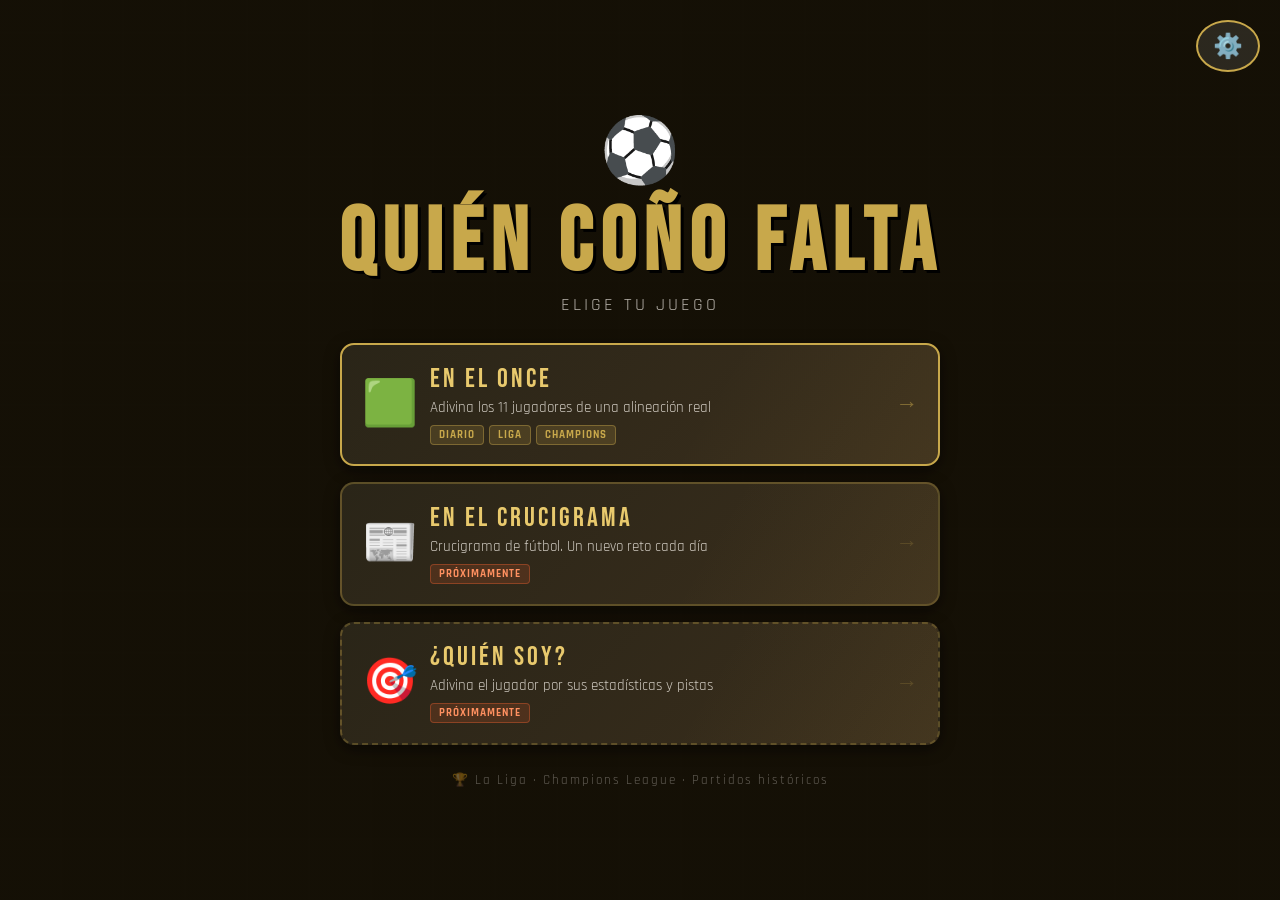
==== commit a1610b46: "Add files via upload" ====
--- a/index.html
+++ b/index.html
@@ -2,178 +2,281 @@
 <html lang="es">
 <head>
 <meta charset="UTF-8">
-    <meta name="viewport" content="width=device-width, initial-scale=1.0">
-    <title>¿QUIÉN COÑO FALTA?</title>
-    <link rel="preconnect" href="https://fonts.googleapis.com">
-    <link rel="preconnect" href="https://fonts.gstatic.com" crossorigin>
-    <link href="https://fonts.googleapis.com/css2?family=Bebas+Neue&family=Rajdhani:wght@400;600;700&display=swap" rel="stylesheet">
-    <link rel="stylesheet" href="./css/styles.css">
-
+<meta name="viewport" content="width=device-width, initial-scale=1.0">
+<title>QUIÉN COÑO FALTA</title>
+<link rel="preconnect" href="https://fonts.googleapis.com">
+<link rel="preconnect" href="https://fonts.gstatic.com" crossorigin>
+<link href="https://fonts.googleapis.com/css2?family=Bebas+Neue&family=Rajdhani:wght@400;600;700&display=swap" rel="stylesheet">
+<link rel="stylesheet" href="./css/styles.css">
+<link rel="stylesheet" href="./css/hub.css">
 </head>
 <body>
-<!-- Botón de configuración -->
-    <button class="settings-btn" onclick="toggleSettings()">⚙️</button>
-
-    <!-- Modal de configuración -->
-    <div id="settings-modal" class="settings-modal">
-        <div class="settings-content">
-            <h2 class="settings-title">CONFIGURACIÓN</h2>
-            
-            <div class="settings-option">
-                <span>Modo Alto Contraste</span>
-                <div class="toggle-switch" id="contrast-toggle" onclick="toggleContrast()"></div>
-            </div>
-
-            <div class="stats-display">
-                <h3 style="margin-bottom: 15px; font-family: 'Bebas Neue', sans-serif; letter-spacing: 2px;">ESTADÍSTICAS</h3>
-                <div class="stat-row">
-                    <span>Partidos completados:</span>
-                    <span id="stat-matches">0</span>
-                </div>
-                <div class="stat-row">
-                    <span>Jugadores adivinados:</span>
-                    <span id="stat-players">0</span>
-                </div>
-                <div class="stat-row">
-                    <span>Tasa de acierto:</span>
-                    <span id="stat-success">0%</span>
-                </div>
-                <div class="stat-row">
-                    <span>Racha actual:</span>
-                    <span id="stat-streak">0</span>
-                </div>
-                <div class="stat-row">
-                    <span>Mejor racha:</span>
-                    <span id="stat-best-streak">0</span>
-                </div>
-                <button class="reset-stats-btn" onclick="resetStats()">Resetear estadísticas</button>
-            </div>
-
-            <button class="next-btn" style="width: 100%; margin-top: 20px;" onclick="toggleSettings()">Cerrar</button>
-        </div>
-    </div>
-
-    <!-- Menú de selección de modo -->
-    <div id="mode-selection" class="mode-selection">
-        <h1 class="mode-title">¿QUIÉN COÑO FALTA?</h1>
-        <div class="mode-subtitle">Selecciona el modo de juego</div>
-        <div class="mode-buttons">
-            <div class="mode-btn" onclick="startGame('liga')">
-                <div class="mode-btn-title">⚽ LIGA</div>
-                <div class="mode-btn-desc">Partidos de ligas nacionales y copas</div>
-                <div class="mode-btn-teams">La Liga, Premier League, Serie A, Bundesliga...</div>
-            </div>
-            <div class="mode-btn" onclick="startGame('champions')">
-                <div class="mode-btn-title">🏆 CHAMPIONS LEAGUE</div>
-                <div class="mode-btn-desc">Grandes noches de Champions</div>
-                <div class="mode-btn-teams">Finales, remontadas épicas, clásicos europeos...</div>
-            </div>
-            <div class="mode-btn" onclick="startGame('historico')">
-                <div class="mode-btn-title">📜 PARTIDOS HISTÓRICOS</div>
-                <div class="mode-btn-desc">Momentos legendarios del fútbol</div>
-                <div class="mode-btn-teams">Mundiales, Eurocopas, partidos inolvidables...</div>
-            </div>
-            <div class="mode-btn" onclick="startGame('random')">
-                <div class="mode-btn-title">🎲 ALEATORIO</div>
-                <div class="mode-btn-desc">Mezcla de todo</div>
-                <div class="mode-btn-teams">Una sorpresa cada vez</div>
-            </div>
-        </div>
-    </div>
-
-    <div id="loading" class="loading" style="display: none;">CARGANDO PARTIDOS...</div>
-
-    <div id="game" style="display: none;">
-        <div class="match-header">
-            <button class="home-btn" id="home-btn">← HOME</button>
-            <div class="competition-name" id="competition"></div>
-            <div class="match-score">
-                <div class="team-info">
-                    <div class="team-badge" id="home-badge">🏟️</div>
-                    <div class="team-name" id="home-team"></div>
-                </div>
-                <div class="score-display" id="score"></div>
-                <div class="team-info">
-                    <div class="team-badge" id="away-badge">🏟️</div>
-                    <div class="team-name" id="away-team"></div>
-                </div>
-            </div>
-            <div class="match-date" id="date"></div>
-        </div>
-
-        <div class="playing-team" id="playing-team"></div>
-
-        <div class="field-container">
-            <div class="field-pattern"></div>
-            <div class="penalty-area"></div>
-            <div id="formation" class="formation"></div>
-        </div>
-
-        <div class="stats-bar">
-            <div class="revealed-count">
-                <span id="revealed-count">0</span>/11
-            </div>
-            <div class="btn-group">
-                <button class="next-btn" id="next-match-btn">Siguiente</button>
-                <button class="give-up-btn" id="give-up-btn">Revelar todo</button>
-            </div>
-        </div>
-
-        <div id="guess-modal" class="guess-modal">
-            <div class="modal-content">
-                <div class="modal-header">
-                    <button class="back-btn" id="back-btn" title="Volver">
-                        <svg width="22" height="22" viewBox="0 0 24 24" fill="none" stroke="currentColor" stroke-width="2.5" stroke-linecap="round" stroke-linejoin="round">
-                            <polyline points="15 18 9 12 15 6"></polyline>
-                        </svg>
-                    </button>
-                    <div class="modal-title">ADIVINA EL JUGADOR</div>
-                    <button class="reveal-btn-modal" id="reveal-btn-modal">Revelar</button>
-                </div>
-                
-                <div id="guess-grid" class="guess-grid"></div>
-                
-                <div class="keyboard">
-                    <div class="keyboard-row">
-                        <button class="key" data-key="Q">Q</button>
-                        <button class="key" data-key="W">W</button>
-                        <button class="key" data-key="E">E</button>
-                        <button class="key" data-key="R">R</button>
-                        <button class="key" data-key="T">T</button>
-                        <button class="key" data-key="Y">Y</button>
-                        <button class="key" data-key="U">U</button>
-                        <button class="key" data-key="I">I</button>
-                        <button class="key" data-key="O">O</button>
-                        <button class="key" data-key="P">P</button>
-                    </div>
-                    <div class="keyboard-row">
-                        <button class="key" data-key="A">A</button>
-                        <button class="key" data-key="S">S</button>
-                        <button class="key" data-key="D">D</button>
-                        <button class="key" data-key="F">F</button>
-                        <button class="key" data-key="G">G</button>
-                        <button class="key" data-key="H">H</button>
-                        <button class="key" data-key="J">J</button>
-                        <button class="key" data-key="K">K</button>
-                        <button class="key" data-key="L">L</button>
-                    </div>
-                    <div class="keyboard-row">
-                        <button class="key wide" data-key="Enter">ENTER</button>
-                        <button class="key" data-key="Z">Z</button>
-                        <button class="key" data-key="X">X</button>
-                        <button class="key" data-key="C">C</button>
-                        <button class="key" data-key="V">V</button>
-                        <button class="key" data-key="B">B</button>
-                        <button class="key" data-key="N">N</button>
-                        <button class="key" data-key="M">M</button>
-                        <button class="key" data-key="Ñ">Ñ</button>
-                        <button class="key wide" data-key="Delete">⌫</button>
-                    </div>
-                </div>
-            </div>
-        </div>
-    </div>
-
+
+<!-- ========== BOTÓN SETTINGS (global) ========== -->
+<button class="settings-btn" onclick="toggleSettings()">⚙️</button>
+
+<!-- ========== MODAL SETTINGS ========== -->
+<div id="settings-modal" class="settings-modal">
+  <div class="settings-content">
+    <h2 class="settings-title">CONFIGURACIÓN</h2>
+    <div class="settings-option">
+      <span>Modo Alto Contraste</span>
+      <div class="toggle-switch" id="contrast-toggle" onclick="toggleContrast()"></div>
+    </div>
+    <div class="stats-display">
+      <h3 style="margin-bottom:15px;font-family:'Bebas Neue',sans-serif;letter-spacing:2px;">ESTADÍSTICAS</h3>
+      <div class="stat-row"><span>Partidos completados:</span><span id="stat-matches">0</span></div>
+      <div class="stat-row"><span>Jugadores adivinados:</span><span id="stat-players">0</span></div>
+      <div class="stat-row"><span>Tasa de acierto:</span><span id="stat-success">0%</span></div>
+      <div class="stat-row"><span>Racha actual:</span><span id="stat-streak">0</span></div>
+      <div class="stat-row"><span>Mejor racha:</span><span id="stat-best-streak">0</span></div>
+      <button class="reset-stats-btn" onclick="resetStats()">Resetear estadísticas</button>
+    </div>
+    <button class="next-btn" style="width:100%;margin-top:20px;" onclick="toggleSettings()">Cerrar</button>
+  </div>
+</div>
+
+<!-- ========================================== -->
+<!-- PANTALLA 1: HUB PRINCIPAL                  -->
+<!-- ========================================== -->
+<div id="hub" class="hub-screen">
+  <div class="hub-header">
+    <div class="hub-logo">⚽</div>
+    <h1 class="hub-title">QUIÉN COÑO FALTA</h1>
+    <p class="hub-subtitle">Elige tu juego</p>
+  </div>
+
+  <div class="hub-games">
+
+    <!-- JUEGO 1: EN EL ONCE -->
+    <div class="hub-game-card" onclick="goToGame('once')">
+      <div class="hub-game-icon">🟩</div>
+      <div class="hub-game-info">
+        <div class="hub-game-title">EN EL ONCE</div>
+        <div class="hub-game-desc">Adivina los 11 jugadores de una alineación real</div>
+        <div class="hub-game-tags">
+          <span class="hub-tag">Diario</span>
+          <span class="hub-tag">Liga</span>
+          <span class="hub-tag">Champions</span>
+        </div>
+      </div>
+      <div class="hub-game-arrow">→</div>
+    </div>
+
+    <!-- JUEGO 2: EN EL CRUCIGRAMA (próximamente) -->
+    <div class="hub-game-card hub-game-card--soon" onclick="goToGame('crucigrama')">
+      <div class="hub-game-icon">📰</div>
+      <div class="hub-game-info">
+        <div class="hub-game-title">EN EL CRUCIGRAMA</div>
+        <div class="hub-game-desc">Crucigrama de fútbol. Un nuevo reto cada día</div>
+        <div class="hub-game-tags">
+          <span class="hub-tag hub-tag--soon">Próximamente</span>
+        </div>
+      </div>
+      <div class="hub-game-arrow">→</div>
+    </div>
+
+    <!-- JUEGO 3: placeholder futuro -->
+    <div class="hub-game-card hub-game-card--soon hub-game-card--placeholder">
+      <div class="hub-game-icon">🎯</div>
+      <div class="hub-game-info">
+        <div class="hub-game-title">¿QUIÉN SOY?</div>
+        <div class="hub-game-desc">Adivina el jugador por sus estadísticas y pistas</div>
+        <div class="hub-game-tags">
+          <span class="hub-tag hub-tag--soon">Próximamente</span>
+        </div>
+      </div>
+      <div class="hub-game-arrow">→</div>
+    </div>
+
+  </div>
+
+  <div class="hub-footer">
+    <span>🏆 La Liga · Champions League · Partidos históricos</span>
+  </div>
+</div>
+
+<!-- ========================================== -->
+<!-- PANTALLA 2: MENÚ DEL ONCE                  -->
+<!-- ========================================== -->
+<div id="once-menu" class="once-menu-screen" style="display:none;">
+  <button class="back-to-hub-btn" onclick="goToHub()">← VOLVER</button>
+  <h1 class="mode-title">EN EL ONCE</h1>
+  <div class="mode-subtitle">Selecciona el modo de juego</div>
+  <div class="mode-buttons">
+
+    <div class="mode-btn mode-btn--daily" onclick="startGame('diario')">
+      <div class="mode-btn-title">📅 ONCE DIARIO</div>
+      <div class="mode-btn-desc">El partido del día. Igual para todos</div>
+      <div class="mode-btn-teams">Un nuevo partido cada 24 horas</div>
+    </div>
+
+    <div class="mode-btn" onclick="startGame('liga')">
+      <div class="mode-btn-title">⚽ LIGA</div>
+      <div class="mode-btn-desc">Partidos de ligas nacionales y copas</div>
+      <div class="mode-btn-teams">La Liga, Premier League, Serie A, Bundesliga...</div>
+    </div>
+
+    <div class="mode-btn" onclick="startGame('champions')">
+      <div class="mode-btn-title">🏆 CHAMPIONS LEAGUE</div>
+      <div class="mode-btn-desc">Grandes noches de Champions</div>
+      <div class="mode-btn-teams">Finales, remontadas épicas, clásicos europeos...</div>
+    </div>
+
+    <div class="mode-btn" onclick="startGame('historico')">
+      <div class="mode-btn-title">📜 PARTIDOS HISTÓRICOS</div>
+      <div class="mode-btn-desc">Momentos legendarios del fútbol</div>
+      <div class="mode-btn-teams">Mundiales, Eurocopas, partidos inolvidables...</div>
+    </div>
+
+    <div class="mode-btn" onclick="startGame('random')">
+      <div class="mode-btn-title">🎲 ALEATORIO</div>
+      <div class="mode-btn-desc">Mezcla de todo</div>
+      <div class="mode-btn-teams">Una sorpresa cada vez</div>
+    </div>
+
+  </div>
+</div>
+
+<!-- ========================================== -->
+<!-- PANTALLA 3: LOADING                        -->
+<!-- ========================================== -->
+<div id="loading" class="loading" style="display:none;">
+  <div class="loading-title">CARGANDO PARTIDOS</div>
+  <div class="loading-bar-wrap">
+    <div class="loading-bar-track">
+      <div class="loading-bar-fill" id="loading-bar-fill"></div>
+      <div class="loading-ball" id="loading-ball">⚽</div>
+    </div>
+  </div>
+  <div class="loading-percent" id="loading-percent">0%</div>
+</div>
+
+<!-- ========================================== -->
+<!-- PANTALLA 4: JUEGO DEL ONCE                 -->
+<!-- ========================================== -->
+<div id="game" style="display:none;">
+  <div class="match-header">
+    <button class="home-btn" id="home-btn">← MENÚ</button>
+    <div class="competition-name" id="competition"></div>
+    <div class="match-score">
+      <div class="team-info">
+        <div class="team-badge" id="home-badge">🏟️</div>
+        <div class="team-name" id="home-team"></div>
+      </div>
+      <div class="score-display" id="score"></div>
+      <div class="team-info">
+        <div class="team-badge" id="away-badge">🏟️</div>
+        <div class="team-name" id="away-team"></div>
+      </div>
+    </div>
+    <div class="match-date" id="date"></div>
+  </div>
+
+  <div class="playing-team" id="playing-team"></div>
+
+  <div class="field-container">
+    <div class="field-pattern"></div>
+    <div class="penalty-area"></div>
+    <div id="formation" class="formation"></div>
+  </div>
+
+  <div class="stats-bar">
+    <div class="revealed-count">
+      <span id="revealed-count">0</span>/11
+    </div>
+    <div class="btn-group">
+      <button class="next-btn" id="next-match-btn">Siguiente</button>
+      <button class="give-up-btn" id="give-up-btn">Revelar todo</button>
+    </div>
+  </div>
+
+  <!-- Modal de adivinanza -->
+  <div id="guess-modal" class="guess-modal">
+    <div class="modal-content">
+      <div class="modal-header">
+        <button class="back-btn" id="back-btn" title="Volver">
+          <svg width="22" height="22" viewBox="0 0 24 24" fill="none" stroke="currentColor" stroke-width="2.5" stroke-linecap="round" stroke-linejoin="round">
+            <polyline points="15 18 9 12 15 6"></polyline>
+          </svg>
+        </button>
+        <div class="modal-title">ADIVINA EL JUGADOR</div>
+        <button class="reveal-btn-modal" id="reveal-btn-modal">Revelar</button>
+      </div>
+      <div id="guess-grid" class="guess-grid"></div>
+      <div id="mobile-tap-bar" class="mobile-tap-bar" onclick="focusMobileInput()">
+        <span class="mobile-tap-text">Toca aquí para escribir ✏️</span>
+      </div>
+      <div class="keyboard">
+        <div class="keyboard-row">
+          <button class="key" data-key="Q">Q</button><button class="key" data-key="W">W</button>
+          <button class="key" data-key="E">E</button><button class="key" data-key="R">R</button>
+          <button class="key" data-key="T">T</button><button class="key" data-key="Y">Y</button>
+          <button class="key" data-key="U">U</button><button class="key" data-key="I">I</button>
+          <button class="key" data-key="O">O</button><button class="key" data-key="P">P</button>
+        </div>
+        <div class="keyboard-row">
+          <button class="key" data-key="A">A</button><button class="key" data-key="S">S</button>
+          <button class="key" data-key="D">D</button><button class="key" data-key="F">F</button>
+          <button class="key" data-key="G">G</button><button class="key" data-key="H">H</button>
+          <button class="key" data-key="J">J</button><button class="key" data-key="K">K</button>
+          <button class="key" data-key="L">L</button>
+        </div>
+        <div class="keyboard-row">
+          <button class="key wide" data-key="Enter">ENTER</button>
+          <button class="key" data-key="Z">Z</button><button class="key" data-key="X">X</button>
+          <button class="key" data-key="C">C</button><button class="key" data-key="V">V</button>
+          <button class="key" data-key="B">B</button><button class="key" data-key="N">N</button>
+          <button class="key" data-key="M">M</button>
+          <button class="key wide" data-key="Delete">⌫</button>
+        </div>
+      </div>
+    </div>
+  </div>
+</div>
+
+<!-- Modal de completado -->
+<div id="completion-modal" class="completion-modal">
+  <div class="completion-content">
+    <div class="completion-title">✅ ALINEACIÓN COMPLETADA</div>
+    <div class="completion-match" id="completion-match"></div>
+    <div class="completion-stats">
+      <div class="completion-stat">
+        <div class="completion-stat-value" id="comp-guessed">0</div>
+        <div class="completion-stat-label">Adivinados</div>
+      </div>
+      <div class="completion-stat">
+        <div class="completion-stat-value" id="comp-failed">0</div>
+        <div class="completion-stat-label">Fallados</div>
+      </div>
+      <div class="completion-stat">
+        <div class="completion-stat-value" id="comp-revealed">0</div>
+        <div class="completion-stat-label">Revelados</div>
+      </div>
+    </div>
+    <div class="completion-streak" id="comp-streak"></div>
+    <div class="comp-countdown" id="comp-countdown" style="display:none;"></div>
+    <div class="completion-buttons">
+      <button class="next-btn" onclick="nextMatch()">Siguiente partido →</button>
+      <button class="give-up-btn" onclick="closeCompletionModal()">Ver alineación</button>
+    </div>
+  </div>
+</div>
+
+<!-- ========================================== -->
+<!-- PANTALLA 5: CRUCIGRAMA (próximamente)      -->
+<!-- ========================================== -->
+<div id="crucigrama-screen" style="display:none;">
+  <button class="back-to-hub-btn" onclick="goToHub()">← VOLVER</button>
+  <div class="coming-soon-wrapper">
+    <div class="coming-soon-icon">📰</div>
+    <h2 class="coming-soon-title">EN EL CRUCIGRAMA</h2>
+    <p class="coming-soon-text">El crucigrama de fútbol diario está en construcción.<br>Muy pronto disponible.</p>
+    <div class="coming-soon-badge">PRÓXIMAMENTE</div>
+  </div>
+</div>
+
+<script src="./js/core.js"></script>
 <script src="./js/app.js"></script>
 </body>
 </html>
--- a/css/styles.css
+++ b/css/styles.css
@@ -1,27 +1,27 @@
 :root {
-            --bg-dark: #1a1a2e;
-            --bg-purple: #2d2640;
-            --bg-field: #3a8c3e;
-            --field-dark: #2d6e31;
-            --neon-green: #4ade80;
-            --neon-yellow: #fbbf24;
-            --text-light: #ffffff;
-            --player-bg: #4a9eff;
-            --gk-bg: #fbbf24;
-            --correct: #4ade80;
-            --present: #fbbf24;
-            --absent: #374151;
-            --card-dark: #1f2937;
+            --bg-dark: #1c1a14;
+            --bg-purple: #2a2518;
+            --bg-field: #2d7a32;
+            --field-dark: #235f27;
+            --neon-green: #c8a84b;
+            --neon-yellow: #e8c96d;
+            --text-light: #f5f0e8;
+            --player-bg: #8b1a1a;
+            --gk-bg: #d4a017;
+            --correct: #4a8c3e;
+            --present: #c8a84b;
+            --absent: #4a3f2f;
+            --card-dark: #2a2518;
         }
 
         /* Modo alto contraste */
         body.high-contrast {
             --bg-dark: #000000;
-            --bg-purple: #1a1a2e;
+            --bg-purple: #1a1a1a;
             --text-light: #ffffff;
-            --correct: #00ff00;
-            --present: #ffff00;
-            --absent: #666666;
+            --correct: #00aa00;
+            --present: #ccaa00;
+            --absent: #555555;
         }
 
         * {
@@ -59,7 +59,7 @@
         }
 
         .settings-btn:hover {
-            background: rgba(255,255,255,0.2);
+            background: rgba(200,168,75,0.2);
             transform: rotate(90deg);
         }
 
@@ -171,50 +171,67 @@
             flex-direction: column;
             align-items: center;
             justify-content: center;
-            min-height: 100vh;
-            padding: 20px;
+            height: 100vh;
+            padding: clamp(12px, 2vh, 24px) 20px;
+            box-sizing: border-box;
+            gap: clamp(6px, 1.5vh, 16px);
+            background: 
+                linear-gradient(rgba(26,18,8,0.88), rgba(26,18,8,0.88)),
+                repeating-linear-gradient(
+                    90deg,
+                    transparent,
+                    transparent 60px,
+                    rgba(255,255,255,0.02) 60px,
+                    rgba(255,255,255,0.02) 62px
+                ),
+                repeating-linear-gradient(
+                    0deg,
+                    transparent,
+                    transparent 60px,
+                    rgba(255,255,255,0.02) 60px,
+                    rgba(255,255,255,0.02) 62px
+                );
         }
 
         .mode-title {
             font-family: 'Bebas Neue', sans-serif;
-            font-size: clamp(2.5rem, 10vw, 5rem);
+            font-size: clamp(2.4rem, 8vw, 5rem);
             letter-spacing: 8px;
             color: var(--neon-green);
-            text-shadow: 0 0 20px var(--neon-green),
-                         0 0 40px var(--neon-green);
-            margin-bottom: 50px;
+            text-shadow: 3px 3px 0px #000, 1px 1px 0px rgba(0,0,0,0.8);
+            margin: 0;
             text-align: center;
-            animation: pulse 2s ease-in-out infinite;
+            line-height: 1;
         }
 
         @keyframes pulse {
-            0%, 100% { text-shadow: 0 0 20px var(--neon-green), 0 0 40px var(--neon-green); }
-            50% { text-shadow: 0 0 30px var(--neon-green), 0 0 60px var(--neon-green); }
+            0%, 100% { opacity: 1; }
+            50% { opacity: 0.85; }
         }
 
         .mode-subtitle {
-            font-size: 1.5rem;
-            margin-bottom: 40px;
+            font-size: clamp(0.85rem, 1.5vw, 1.1rem);
             text-align: center;
             opacity: 0.9;
+            margin: 0;
         }
 
         .mode-buttons {
             display: flex;
             flex-direction: column;
-            gap: 20px;
+            gap: clamp(6px, 1.2vh, 14px);
             width: 100%;
-            max-width: 500px;
+            max-width: 560px;
         }
 
         .mode-btn {
-            background: linear-gradient(135deg, var(--bg-purple), #3d3456);
-            border: 3px solid var(--neon-green);
-            border-radius: 15px;
-            padding: 30px;
+            background: linear-gradient(135deg, var(--bg-purple), #3a2e1c);
+            border: 2px solid var(--neon-green);
+            border-radius: 10px;
+            padding: clamp(10px, 1.8vh, 20px) 20px;
             cursor: pointer;
             transition: all 0.3s ease;
-            box-shadow: 0 0 30px rgba(57, 255, 20, 0.3);
+            box-shadow: 0 4px 12px rgba(0,0,0,0.4);
             animation: slideIn 0.5s ease-out;
         }
 
@@ -230,28 +247,29 @@
         }
 
         .mode-btn:hover {
-            transform: translateY(-5px);
-            box-shadow: 0 0 50px rgba(57, 255, 20, 0.6);
+            transform: translateY(-3px);
+            box-shadow: 0 8px 20px rgba(0,0,0,0.5);
             border-color: var(--neon-yellow);
+            background: linear-gradient(135deg, #3a2e1c, #4a3a22);
         }
 
         .mode-btn-title {
             font-family: 'Bebas Neue', sans-serif;
-            font-size: 2rem;
+            font-size: clamp(1.2rem, 2.5vw, 1.6rem);
             letter-spacing: 3px;
             color: var(--neon-yellow);
-            margin-bottom: 10px;
+            margin-bottom: 3px;
         }
 
         .mode-btn-desc {
-            font-size: 1rem;
+            font-size: clamp(0.8rem, 1.3vw, 0.95rem);
             opacity: 0.8;
-            line-height: 1.5;
+            line-height: 1.3;
         }
 
         .mode-btn-teams {
-            margin-top: 15px;
-            font-size: 0.85rem;
+            margin-top: 3px;
+            font-size: clamp(0.7rem, 1.1vw, 0.82rem);
             opacity: 0.6;
             font-style: italic;
         }
@@ -265,54 +283,62 @@
         }
 
         .competition-name {
-            font-size: 1.1rem;
-            font-weight: 600;
-            margin-bottom: 10px;
+            font-family: 'Bebas Neue', sans-serif;
+            font-size: 1.4rem;
+            letter-spacing: 2px;
+            margin-bottom: 8px;
             opacity: 0.9;
         }
 
         .match-score {
             display: flex;
-            justify-content: space-around;
-            align-items: center;
-            gap: 20px;
-            margin: 15px 0;
+            justify-content: center;
+            align-items: center;
+            gap: 0;
+            margin: 8px 0;
         }
 
         .team-info {
+            flex: 1;
             display: flex;
             flex-direction: column;
             align-items: center;
-            gap: 8px;
+            gap: 4px;
+        }
+
+        .team-info:first-child {
+            align-items: flex-end;
+            padding-right: 28px;
+        }
+
+        .team-info:last-child {
+            align-items: flex-start;
+            padding-left: 28px;
         }
 
         .team-badge {
-            width: 60px;
-            height: 60px;
-            background: white;
-            border-radius: 50%;
-            display: flex;
-            align-items: center;
-            justify-content: center;
-            font-size: 2rem;
-            box-shadow: 0 4px 8px rgba(0, 0, 0, 0.3);
+            display: none;
         }
 
         .team-name {
-            font-size: 0.9rem;
+            font-family: 'Bebas Neue', sans-serif;
+            font-size: 2.2rem;
+            letter-spacing: 2px;
             font-weight: 600;
         }
 
         .score-display {
             font-family: 'Bebas Neue', sans-serif;
-            font-size: 3rem;
+            font-size: 4.4rem;
             font-weight: bold;
+            letter-spacing: 6px;
         }
 
         .match-date {
-            font-size: 0.9rem;
-            opacity: 0.7;
-            margin-top: 5px;
+            font-size: 1.1rem;
+            opacity: 0.85;
+            margin-top: 4px;
+            font-weight: 600;
         }
 
         .playing-team {
@@ -328,7 +354,7 @@
 
         .field-container {
             background: linear-gradient(180deg, var(--bg-field) 0%, var(--field-dark) 100%);
-            padding: 30px 20px;
+            padding: 25px 20px;
             position: relative;
             min-height: 600px;
         }
@@ -366,7 +392,7 @@
             z-index: 2;
             display: flex;
             flex-direction: column-reverse;
-            gap: 25px;
+            gap: 35px;
             min-height: 550px;
         }
 
@@ -385,7 +411,7 @@
             gap: 8px;
             cursor: pointer;
             transition: transform 0.2s;
-            width: 100px; /* Ancho fijo para que no se muevan */
+            width: 115px; /* Ancho fijo para que no se muevan */
         }
 
         .player-card:hover {
@@ -408,8 +434,8 @@
         }
 
         .jersey {
-            width: 60px;
-            height: 70px;
+            width: 75px;
+            height: 86px;
             background: var(--player-bg);
             border-radius: 8px 8px 12px 12px;
             display: flex;
@@ -418,7 +444,7 @@
             position: relative;
             box-shadow: 0 4px 8px rgba(0, 0, 0, 0.3);
             font-family: 'Bebas Neue', sans-serif;
-            font-size: 2rem;
+            font-size: 2.4rem;
             font-weight: bold;
             color: white;
             text-shadow: 0 2px 4px rgba(0, 0, 0, 0.3);
@@ -445,9 +471,9 @@
             border-radius: 4px;
             display: flex;
             gap: 2px;
-            width: 90px; /* Ancho fijo */
-            min-width: 90px; /* Garantizar ancho mínimo */
-            max-width: 90px; /* Garantizar ancho máximo */
+            width: 108px; /* Ancho fijo */
+            min-width: 108px; /* Garantizar ancho mínimo */
+            max-width: 108px; /* Garantizar ancho máximo */
             justify-content: center;
             box-shadow: 0 2px 4px rgba(0, 0, 0, 0.2);
             overflow: hidden; /* Ocultar desbordamiento */
@@ -597,7 +623,7 @@
             position: absolute;
             top: 10px;
             left: 10px;
-            background: rgba(255,255,255,0.1);
+            background: rgba(200,168,75,0.15);
             border: 2px solid var(--neon-green);
             color: var(--neon-green);
             padding: 8px 15px;
@@ -609,7 +635,7 @@
         }
 
         .home-btn:hover {
-            background: rgba(255,255,255,0.2);
+            background: rgba(200,168,75,0.3);
         }
 
         /* Modal de adivinanza */
@@ -639,7 +665,8 @@
 
         .modal-content {
             background: var(--bg-purple);
-            border-radius: 15px;
+            border: 2px solid var(--neon-green);
+            border-radius: 10px;
             padding: 30px 20px;
             max-width: 600px;
             width: 100%;
@@ -668,34 +695,21 @@
         }
 
         .back-btn {
-            background: rgba(255,255,255,0.08);
-            border: 2px solid rgba(255,255,255,0.2);
+            background: none;
+            border: none;
             color: white;
-            width: 38px;
-            height: 38px;
-            border-radius: 50%;
+            font-size: 1.2rem;
             cursor: pointer;
-            display: flex;
-            align-items: center;
-            justify-content: center;
-            transition: all 0.2s;
-            flex-shrink: 0;
-        }
-
-        .back-btn:hover {
-            background: rgba(255,255,255,0.18);
-            border-color: rgba(255,255,255,0.4);
+            padding: 5px 10px;
+            font-weight: bold;
         }
 
         .modal-title {
             font-family: 'Bebas Neue', sans-serif;
             font-size: 1.5rem;
             letter-spacing: 2px;
-            position: absolute;
-            left: 50%;
-            transform: translateX(-50%);
+            flex-grow: 1;
             text-align: center;
-            pointer-events: none;
         }
 
         .reveal-btn-modal {
@@ -851,23 +865,72 @@
         }
 
         .loading {
-            text-align: center;
-            font-size: 2rem;
-            padding: 100px 20px;
+            position: fixed;
+            inset: 0;
+            display: flex;
+            flex-direction: column;
+            align-items: center;
+            justify-content: center;
+            background: var(--bg-dark);
+            z-index: 500;
+            gap: 28px;
+            padding: 40px;
             color: var(--neon-green);
         }
 
-        /* Confeti */
-        .confetti {
-            position: fixed;
-            width: 10px;
-            height: 10px;
-            background: var(--neon-green);
+        .loading-title {
+            font-family: 'Bebas Neue', sans-serif;
+            font-size: 2.6rem;
+            letter-spacing: 6px;
+            animation: pulse 1s infinite;
+        }
+
+        .loading-bar-wrap {
+            width: 100%;
+            max-width: 600px;
+        }
+
+        .loading-bar-track {
+            position: relative;
+            width: 100%;
+            height: 40px;
+            background: rgba(255,255,255,0.08);
+            border-radius: 20px;
+            border: 2px solid rgba(74,158,255,0.4);
+            overflow: visible;
+        }
+
+        .loading-bar-fill {
+            height: 100%;
+            width: 0%;
+            background: linear-gradient(90deg, #4a9eff, #4ade80);
+            border-radius: 18px;
+            transition: width 0.25s ease;
+        }
+
+        .loading-ball {
             position: absolute;
-            animation: confetti-fall 3s linear;
-            z-index: 2000;
-        }
-
+            top: 50%;
+            left: 0%;
+            transform: translate(-50%, -50%);
+            font-size: 2.2rem;
+            transition: left 0.25s ease;
+            filter: drop-shadow(0 0 8px rgba(255,255,255,0.6));
+            animation: ballBounce 0.4s ease-in-out infinite alternate;
+            pointer-events: none;
+        }
+
+        @keyframes ballBounce {
+            from { top: 15%; }
+            to   { top: 85%; }
+        }
+
+        .loading-percent {
+            font-family: 'Bebas Neue', sans-serif;
+            font-size: 1.8rem;
+            letter-spacing: 4px;
+            color: #4a9eff;
+        }
         @keyframes confetti-fall {
             to {
                 transform: translateY(100vh) rotate(360deg);
@@ -954,13 +1017,15 @@
             }
 
             .team-badge {
-                width: 45px;
-                height: 45px;
-                font-size: 1.5rem;
+                display: none;
+            }
+
+            .team-name {
+                font-size: 1.1rem;
             }
 
             .score-display {
-                font-size: 2rem;
+                font-size: 2.4rem;
             }
         }
 
@@ -998,3 +1063,116 @@
                 gap: 4px;
             }
         }
+
+/* ===== MODAL DE COMPLETADO ===== */
+.completion-modal {
+    display: none;
+    position: fixed;
+    inset: 0;
+    background: rgba(0, 0, 0, 0.85);
+    z-index: 1000;
+    align-items: center;
+    justify-content: center;
+}
+
+.completion-modal.active {
+    display: flex;
+}
+
+.completion-content {
+    background: #1a1a2e;
+    border: 2px solid #4a9eff;
+    border-radius: 16px;
+    padding: 36px 32px;
+    max-width: 400px;
+    width: 90%;
+    text-align: center;
+    animation: slideUp 0.4s ease;
+}
+
+@keyframes slideUp {
+    from { transform: translateY(40px); opacity: 0; }
+    to   { transform: translateY(0);    opacity: 1; }
+}
+
+.completion-title {
+    font-family: 'Bebas Neue', sans-serif;
+    font-size: 2.2rem;
+    letter-spacing: 3px;
+    color: #4a9eff;
+    margin-bottom: 8px;
+}
+
+.completion-match {
+    font-family: 'Rajdhani', sans-serif;
+    font-size: 0.9rem;
+    color: #aaa;
+    margin-bottom: 30px;
+}
+
+.completion-stats {
+    display: flex;
+    justify-content: space-around;
+    margin-bottom: 20px;
+}
+
+.completion-stat {
+    display: flex;
+    flex-direction: column;
+    align-items: center;
+    gap: 6px;
+}
+
+.completion-stat-value {
+    font-family: 'Bebas Neue', sans-serif;
+    font-size: 3rem;
+    line-height: 1;
+}
+
+.completion-stat:nth-child(1) .completion-stat-value { color: #4ade80; }
+.completion-stat:nth-child(2) .completion-stat-value { color: #f87171; }
+.completion-stat:nth-child(3) .completion-stat-value { color: #fbbf24; }
+
+.completion-stat-label {
+    font-family: 'Rajdhani', sans-serif;
+    font-size: 0.75rem;
+    color: #888;
+    text-transform: uppercase;
+    letter-spacing: 1px;
+}
+
+.completion-streak {
+    font-family: 'Rajdhani', sans-serif;
+    font-size: 1.1rem;
+    color: #fbbf24;
+    font-weight: 700;
+    margin-bottom: 28px;
+    display: none;
+}
+
+.completion-buttons {
+    display: flex;
+    flex-direction: column;
+    gap: 10px;
+}
+
+/* Ocultar teclado custom en móvil, usar teclado nativo */
+@media (max-width: 600px) {
+    .keyboard {
+        display: none;
+    }
+
+    /* Indicador visual para que el usuario sepa que puede escribir */
+    .modal-content::after {
+        content: '⌨️ Escribe con tu teclado';
+        display: block;
+        text-align: center;
+        color: var(--neon-green);
+        font-size: 0.85rem;
+        opacity: 0.7;
+        padding: 10px 0 5px;
+        font-family: 'Rajdhani', sans-serif;
+        font-weight: 600;
+        letter-spacing: 1px;
+    }
+}
--- a/css/hub.css
+++ b/css/hub.css
@@ -0,0 +1,378 @@
+/* =============================================
+   HUB.CSS — Estilos del menú principal
+   de la plataforma QUIÉN COÑO FALTA
+   ============================================= */
+
+/* ── HUB SCREEN ── */
+.hub-screen {
+  min-height: 100vh;
+  display: flex;
+  flex-direction: column;
+  align-items: center;
+  justify-content: center;
+  padding: clamp(20px, 4vh, 50px) 20px;
+  gap: clamp(20px, 3vh, 36px);
+  background:
+    linear-gradient(rgba(20,15,5,0.92), rgba(20,15,5,0.92)),
+    repeating-linear-gradient(
+      90deg, transparent, transparent 60px,
+      rgba(255,255,255,0.018) 60px, rgba(255,255,255,0.018) 62px
+    ),
+    repeating-linear-gradient(
+      0deg, transparent, transparent 60px,
+      rgba(255,255,255,0.018) 60px, rgba(255,255,255,0.018) 62px
+    );
+}
+
+/* ── HEADER ── */
+.hub-header {
+  text-align: center;
+  display: flex;
+  flex-direction: column;
+  align-items: center;
+  gap: 6px;
+}
+
+.hub-logo {
+  font-size: clamp(2.5rem, 6vw, 4rem);
+  animation: hubBallSpin 6s linear infinite;
+  display: inline-block;
+}
+
+@keyframes hubBallSpin {
+  0%   { transform: rotate(0deg)   translateY(0);   }
+  25%  { transform: rotate(90deg)  translateY(-4px); }
+  50%  { transform: rotate(180deg) translateY(0);   }
+  75%  { transform: rotate(270deg) translateY(-4px); }
+  100% { transform: rotate(360deg) translateY(0);   }
+}
+
+.hub-title {
+  font-family: 'Bebas Neue', sans-serif;
+  font-size: clamp(2.6rem, 9vw, 5.5rem);
+  letter-spacing: 8px;
+  color: var(--neon-green);
+  text-shadow: 3px 3px 0 #000, 1px 1px 0 rgba(0,0,0,0.8);
+  line-height: 1;
+  margin: 0;
+}
+
+.hub-subtitle {
+  font-family: 'Rajdhani', sans-serif;
+  font-size: clamp(0.9rem, 2vw, 1.1rem);
+  color: var(--text-light);
+  opacity: 0.7;
+  letter-spacing: 3px;
+  text-transform: uppercase;
+  margin: 0;
+}
+
+/* ── GRID DE JUEGOS ── */
+.hub-games {
+  display: flex;
+  flex-direction: column;
+  gap: clamp(10px, 1.8vh, 16px);
+  width: 100%;
+  max-width: 600px;
+}
+
+/* ── CARD DE JUEGO ── */
+.hub-game-card {
+  display: flex;
+  align-items: center;
+  gap: 16px;
+  background: linear-gradient(135deg, var(--bg-purple), #3a2e1c);
+  border: 2px solid var(--neon-green);
+  border-radius: 14px;
+  padding: clamp(14px, 2.2vh, 22px) 20px;
+  cursor: pointer;
+  transition: transform 0.25s ease, box-shadow 0.25s ease, border-color 0.25s ease;
+  box-shadow: 0 4px 16px rgba(0,0,0,0.45);
+  animation: hubCardIn 0.5s ease-out both;
+  position: relative;
+  overflow: hidden;
+}
+
+.hub-game-card::before {
+  content: '';
+  position: absolute;
+  inset: 0;
+  background: linear-gradient(120deg, transparent 60%, rgba(200,168,75,0.07));
+  pointer-events: none;
+}
+
+.hub-game-card:nth-child(1) { animation-delay: 0.05s; }
+.hub-game-card:nth-child(2) { animation-delay: 0.15s; }
+.hub-game-card:nth-child(3) { animation-delay: 0.25s; }
+
+@keyframes hubCardIn {
+  from { opacity: 0; transform: translateY(22px); }
+  to   { opacity: 1; transform: translateY(0); }
+}
+
+.hub-game-card:hover {
+  transform: translateY(-4px);
+  box-shadow: 0 10px 28px rgba(0,0,0,0.6);
+  border-color: var(--neon-yellow);
+}
+
+.hub-game-card:active {
+  transform: translateY(-1px);
+}
+
+/* Cards desactivadas (próximamente) */
+.hub-game-card--soon {
+  opacity: 0.6;
+  cursor: not-allowed;
+  border-color: rgba(200,168,75,0.3);
+}
+
+.hub-game-card--soon:hover {
+  transform: none;
+  border-color: rgba(200,168,75,0.3);
+  box-shadow: 0 4px 16px rgba(0,0,0,0.45);
+}
+
+.hub-game-card--placeholder {
+  border-style: dashed;
+}
+
+/* ── ICONO ── */
+.hub-game-icon {
+  font-size: clamp(2rem, 5vw, 2.8rem);
+  flex-shrink: 0;
+  width: 52px;
+  text-align: center;
+}
+
+/* ── INFO ── */
+.hub-game-info {
+  flex: 1;
+  min-width: 0;
+}
+
+.hub-game-title {
+  font-family: 'Bebas Neue', sans-serif;
+  font-size: clamp(1.3rem, 3vw, 1.7rem);
+  letter-spacing: 3px;
+  color: var(--neon-yellow);
+  line-height: 1.1;
+}
+
+.hub-game-desc {
+  font-family: 'Rajdhani', sans-serif;
+  font-size: clamp(0.8rem, 1.5vw, 0.95rem);
+  color: var(--text-light);
+  opacity: 0.8;
+  margin-top: 3px;
+  line-height: 1.3;
+}
+
+.hub-game-tags {
+  display: flex;
+  flex-wrap: wrap;
+  gap: 5px;
+  margin-top: 7px;
+}
+
+.hub-tag {
+  background: rgba(200,168,75,0.18);
+  border: 1px solid rgba(200,168,75,0.4);
+  border-radius: 4px;
+  padding: 2px 8px;
+  font-family: 'Rajdhani', sans-serif;
+  font-size: 0.7rem;
+  font-weight: 700;
+  letter-spacing: 1px;
+  color: var(--neon-green);
+  text-transform: uppercase;
+}
+
+.hub-tag--soon {
+  background: rgba(255,100,50,0.15);
+  border-color: rgba(255,100,50,0.35);
+  color: #ff9060;
+}
+
+/* ── FLECHA ── */
+.hub-game-arrow {
+  font-size: 1.4rem;
+  color: var(--neon-green);
+  opacity: 0.5;
+  flex-shrink: 0;
+  transition: opacity 0.2s, transform 0.2s;
+}
+
+.hub-game-card:hover .hub-game-arrow {
+  opacity: 1;
+  transform: translateX(4px);
+}
+
+.hub-game-card--soon .hub-game-arrow {
+  opacity: 0.2;
+}
+
+/* ── FOOTER ── */
+.hub-footer {
+  font-family: 'Rajdhani', sans-serif;
+  font-size: 0.8rem;
+  color: var(--text-light);
+  opacity: 0.35;
+  letter-spacing: 2px;
+  text-align: center;
+}
+
+/* =============================================
+   ONCE MENU SCREEN
+   ============================================= */
+.once-menu-screen {
+  min-height: 100vh;
+  display: flex;
+  flex-direction: column;
+  align-items: center;
+  justify-content: center;
+  padding: clamp(12px, 2vh, 24px) 20px;
+  gap: clamp(6px, 1.5vh, 16px);
+  background:
+    linear-gradient(rgba(26,18,8,0.88), rgba(26,18,8,0.88)),
+    repeating-linear-gradient(
+      90deg, transparent, transparent 60px,
+      rgba(255,255,255,0.02) 60px, rgba(255,255,255,0.02) 62px
+    ),
+    repeating-linear-gradient(
+      0deg, transparent, transparent 60px,
+      rgba(255,255,255,0.02) 60px, rgba(255,255,255,0.02) 62px
+    );
+  position: relative;
+}
+
+.back-to-hub-btn {
+  position: absolute;
+  top: 20px;
+  left: 20px;
+  background: rgba(200,168,75,0.12);
+  border: 2px solid var(--neon-green);
+  color: var(--neon-green);
+  padding: 8px 16px;
+  border-radius: 8px;
+  cursor: pointer;
+  font-family: 'Rajdhani', sans-serif;
+  font-weight: 700;
+  font-size: 0.9rem;
+  letter-spacing: 1px;
+  transition: background 0.2s;
+}
+
+.back-to-hub-btn:hover {
+  background: rgba(200,168,75,0.28);
+}
+
+/* Botón de modo diario destacado */
+.mode-btn--daily {
+  border-color: var(--neon-yellow) !important;
+  background: linear-gradient(135deg, #2e2a10, #3a3415) !important;
+  box-shadow: 0 0 20px rgba(232,201,109,0.15) !important;
+}
+
+.mode-btn--daily .mode-btn-title {
+  color: var(--neon-yellow) !important;
+}
+
+/* =============================================
+   COMING SOON (crucigrama placeholder)
+   ============================================= */
+#crucigrama-screen {
+  min-height: 100vh;
+  display: flex;
+  flex-direction: column;
+  align-items: center;
+  justify-content: center;
+  background: var(--bg-dark);
+  position: relative;
+  padding: 20px;
+}
+
+.coming-soon-wrapper {
+  text-align: center;
+  display: flex;
+  flex-direction: column;
+  align-items: center;
+  gap: 16px;
+  max-width: 400px;
+}
+
+.coming-soon-icon {
+  font-size: 5rem;
+  animation: pulse 2s infinite;
+}
+
+.coming-soon-title {
+  font-family: 'Bebas Neue', sans-serif;
+  font-size: 2.8rem;
+  letter-spacing: 4px;
+  color: var(--neon-green);
+}
+
+.coming-soon-text {
+  font-family: 'Rajdhani', sans-serif;
+  font-size: 1.1rem;
+  color: var(--text-light);
+  opacity: 0.75;
+  line-height: 1.6;
+}
+
+.coming-soon-badge {
+  background: rgba(255,100,50,0.15);
+  border: 2px solid rgba(255,100,50,0.5);
+  border-radius: 8px;
+  padding: 8px 24px;
+  font-family: 'Bebas Neue', sans-serif;
+  font-size: 1.2rem;
+  letter-spacing: 4px;
+  color: #ff9060;
+}
+
+/* ── COUNTDOWN ONCE DIARIO ── */
+.comp-countdown {
+  font-family: 'Bebas Neue', sans-serif;
+  font-size: 1.5rem;
+  letter-spacing: 3px;
+  color: var(--neon-yellow);
+  background: rgba(232,201,109,0.08);
+  border: 1px solid rgba(232,201,109,0.25);
+  border-radius: 8px;
+  padding: 10px 20px;
+  margin-bottom: 20px;
+  text-align: center;
+}
+
+/* =============================================
+   RESPONSIVE
+   ============================================= */
+@media (max-width: 480px) {
+  .hub-title {
+    letter-spacing: 4px;
+  }
+
+  .hub-game-card {
+    padding: 14px 16px;
+    gap: 12px;
+  }
+
+  .hub-game-icon {
+    font-size: 1.8rem;
+    width: 42px;
+  }
+
+  .hub-game-title {
+    font-size: 1.2rem;
+    letter-spacing: 2px;
+  }
+
+  .back-to-hub-btn {
+    top: 12px;
+    left: 12px;
+    font-size: 0.8rem;
+    padding: 6px 12px;
+  }
+}
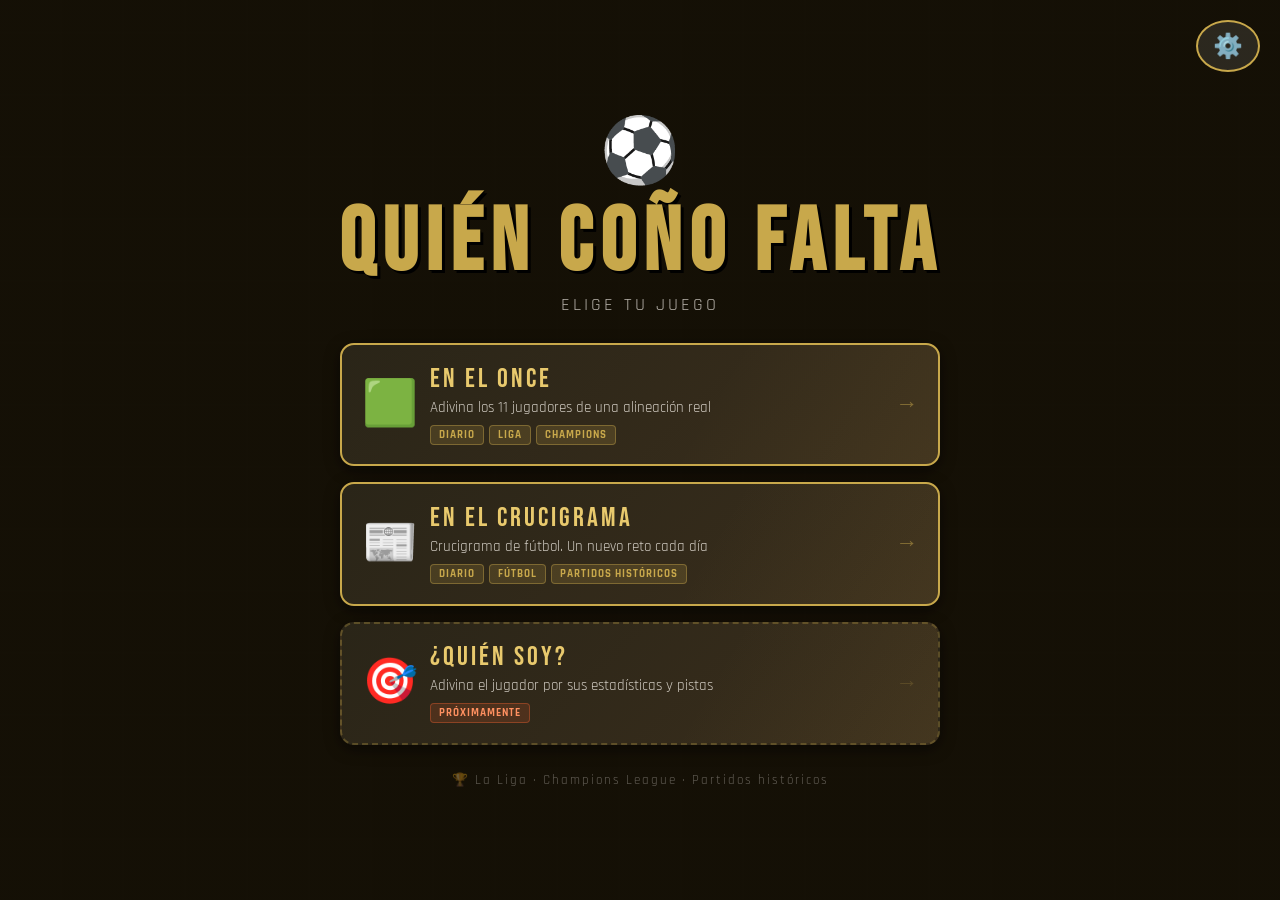
==== commit 87fd6e88: "Add files via upload" ====
--- a/index.html
+++ b/index.html
@@ -9,6 +9,7 @@
 <link href="https://fonts.googleapis.com/css2?family=Bebas+Neue&family=Rajdhani:wght@400;600;700&display=swap" rel="stylesheet">
 <link rel="stylesheet" href="./css/styles.css">
 <link rel="stylesheet" href="./css/hub.css">
+<link rel="stylesheet" href="./css/crucigrama.css">
 </head>
 <body>
 
@@ -63,14 +64,16 @@
       <div class="hub-game-arrow">→</div>
     </div>
 
-    <!-- JUEGO 2: EN EL CRUCIGRAMA (próximamente) -->
-    <div class="hub-game-card hub-game-card--soon" onclick="goToGame('crucigrama')">
+    <!-- JUEGO 2: EN EL CRUCIGRAMA -->
+    <div class="hub-game-card" onclick="goToGame('crucigrama')">
       <div class="hub-game-icon">📰</div>
       <div class="hub-game-info">
         <div class="hub-game-title">EN EL CRUCIGRAMA</div>
         <div class="hub-game-desc">Crucigrama de fútbol. Un nuevo reto cada día</div>
         <div class="hub-game-tags">
-          <span class="hub-tag hub-tag--soon">Próximamente</span>
+          <span class="hub-tag">Diario</span>
+          <span class="hub-tag">Fútbol</span>
+          <span class="hub-tag">Partidos históricos</span>
         </div>
       </div>
       <div class="hub-game-arrow">→</div>
@@ -264,19 +267,12 @@
 </div>
 
 <!-- ========================================== -->
-<!-- PANTALLA 5: CRUCIGRAMA (próximamente)      -->
-<!-- ========================================== -->
-<div id="crucigrama-screen" style="display:none;">
-  <button class="back-to-hub-btn" onclick="goToHub()">← VOLVER</button>
-  <div class="coming-soon-wrapper">
-    <div class="coming-soon-icon">📰</div>
-    <h2 class="coming-soon-title">EN EL CRUCIGRAMA</h2>
-    <p class="coming-soon-text">El crucigrama de fútbol diario está en construcción.<br>Muy pronto disponible.</p>
-    <div class="coming-soon-badge">PRÓXIMAMENTE</div>
-  </div>
-</div>
+<!-- PANTALLA 5: CRUCIGRAMA                     -->
+<!-- ========================================== -->
+<div id="crucigrama-screen" style="display:none;"></div>
 
 <script src="./js/core.js"></script>
 <script src="./js/app.js"></script>
+<script src="./js/crucigrama.js"></script>
 </body>
 </html>
--- a/css/hub.css
+++ b/css/hub.css
@@ -346,8 +346,192 @@
   text-align: center;
 }
 
+/* ── CABECERA ONCE DIARIO (número + navegación) ── */
+.daily-header {
+  padding: 6px 20px 0;
+}
+
+.daily-nav {
+  display: flex;
+  align-items: center;
+  justify-content: space-between;
+  gap: 8px;
+  background: rgba(200,168,75,0.06);
+  border: 1px solid rgba(200,168,75,0.2);
+  border-radius: 10px;
+  padding: 8px 14px;
+}
+
+.daily-edition {
+  display: flex;
+  flex-direction: column;
+  align-items: center;
+  gap: 2px;
+}
+
+.daily-label {
+  font-family: 'Rajdhani', sans-serif;
+  font-size: 0.65rem;
+  font-weight: 700;
+  letter-spacing: 2px;
+  color: var(--neon-green);
+  opacity: 0.7;
+  text-transform: uppercase;
+}
+
+.daily-number {
+  font-family: 'Bebas Neue', sans-serif;
+  font-size: 1.6rem;
+  letter-spacing: 2px;
+  color: var(--neon-yellow);
+  line-height: 1;
+}
+
+.daily-past-badge {
+  font-family: 'Rajdhani', sans-serif;
+  font-size: 0.6rem;
+  font-weight: 700;
+  letter-spacing: 2px;
+  background: rgba(255,100,50,0.2);
+  border: 1px solid rgba(255,100,50,0.4);
+  border-radius: 4px;
+  padding: 1px 6px;
+  color: #ff9060;
+  text-transform: uppercase;
+}
+
+.daily-nav-btn {
+  background: rgba(200,168,75,0.1);
+  border: 1px solid rgba(200,168,75,0.3);
+  color: var(--neon-green);
+  padding: 6px 12px;
+  border-radius: 6px;
+  cursor: pointer;
+  font-family: 'Rajdhani', sans-serif;
+  font-weight: 700;
+  font-size: 0.8rem;
+  letter-spacing: 1px;
+  transition: background 0.2s;
+  white-space: nowrap;
+}
+
+.daily-nav-btn:hover:not(.disabled) {
+  background: rgba(200,168,75,0.25);
+}
+
+.daily-nav-btn.disabled,
+.daily-nav-btn:disabled {
+  opacity: 0.3;
+  cursor: not-allowed;
+}
+
 /* =============================================
-   RESPONSIVE
+   FIX MÓVIL — formación compacta
+   ============================================= */
+@media (max-width: 600px) {
+  /* Reducir tamaño de camisetas y campo */
+  .field-container {
+    padding: 14px 6px;
+    min-height: auto;
+  }
+
+  .formation {
+    gap: 10px;
+    min-height: auto;
+  }
+
+  .line {
+    gap: 4px;
+    flex-wrap: nowrap; /* CLAVE: nunca romper la fila */
+    justify-content: center;
+  }
+
+  .player-card {
+    width: auto;
+    min-width: 0;
+    gap: 4px;
+  }
+
+  .jersey {
+    width: 42px;
+    height: 50px;
+    font-size: 1.1rem;
+    border-radius: 5px 5px 8px 8px;
+  }
+
+  .jersey::before {
+    top: -5px;
+    height: 5px;
+  }
+
+  .player-name-container {
+    width: 46px;
+    min-width: 46px;
+    max-width: 46px;
+    padding: 3px 4px;
+  }
+
+  .name-slot {
+    width: 5px;
+    height: 2px;
+  }
+
+  .name-slot.space {
+    width: 3px;
+  }
+
+  .revealed-name {
+    font-size: 0.55rem;
+    letter-spacing: 0;
+  }
+
+  /* Reducir gap del header para ganar espacio */
+  .match-header {
+    padding: 12px 10px;
+  }
+
+  .team-name {
+    font-size: 0.9rem;
+  }
+
+  .score-display {
+    font-size: 2rem;
+    letter-spacing: 3px;
+  }
+
+  .competition-name {
+    font-size: 0.9rem;
+  }
+
+  .match-date {
+    font-size: 0.8rem;
+  }
+}
+
+@media (max-width: 400px) {
+  .jersey {
+    width: 36px;
+    height: 44px;
+    font-size: 1rem;
+  }
+
+  .player-name-container {
+    width: 40px;
+    min-width: 40px;
+    max-width: 40px;
+  }
+
+  .revealed-name {
+    font-size: 0.5rem;
+  }
+
+  .line {
+    gap: 2px;
+  }
+}
+
+/* =============================================
+   RESPONSIVE GENERAL
    ============================================= */
 @media (max-width: 480px) {
   .hub-title {
--- a/css/crucigrama.css
+++ b/css/crucigrama.css
@@ -0,0 +1,603 @@
+/* =============================================
+   CRUCIGRAMA.CSS — Estilos del crucigrama diario
+   QUIÉN COÑO FALTA
+   ============================================= */
+
+/* ── PANTALLA PRINCIPAL ── */
+#crucigrama-screen {
+  min-height: 100vh;
+  display: flex;
+  flex-direction: column;
+  align-items: stretch;
+  background: var(--bg-dark);
+  position: relative;
+  overflow-y: auto;
+}
+
+/* ── HEADER ── */
+.cruc-header {
+  background: var(--bg-purple);
+  padding: 12px 20px 10px;
+  border-bottom: 3px solid var(--bg-dark);
+  display: flex;
+  flex-direction: column;
+  gap: 6px;
+  position: relative;
+}
+
+.cruc-nav-row {
+  display: flex;
+  align-items: center;
+  gap: 10px;
+}
+
+.cruc-back-btn {
+  background: rgba(200,168,75,0.12);
+  border: 2px solid var(--neon-green);
+  color: var(--neon-green);
+  padding: 6px 14px;
+  border-radius: 8px;
+  cursor: pointer;
+  font-family: 'Rajdhani', sans-serif;
+  font-weight: 700;
+  font-size: 0.85rem;
+  letter-spacing: 1px;
+  transition: background 0.2s;
+  white-space: nowrap;
+  flex-shrink: 0;
+}
+
+.cruc-back-btn:hover { background: rgba(200,168,75,0.28); }
+
+.cruc-title-block {
+  flex: 1;
+  text-align: center;
+}
+
+.cruc-title {
+  font-family: 'Bebas Neue', sans-serif;
+  font-size: 1.6rem;
+  letter-spacing: 4px;
+  color: var(--neon-yellow);
+  line-height: 1;
+  margin: 0;
+}
+
+.cruc-edition {
+  font-family: 'Rajdhani', sans-serif;
+  font-size: 0.7rem;
+  font-weight: 700;
+  letter-spacing: 2px;
+  color: var(--neon-green);
+  opacity: 0.7;
+  text-transform: uppercase;
+}
+
+.cruc-daily-nav {
+  display: flex;
+  align-items: center;
+  justify-content: space-between;
+  gap: 8px;
+  background: rgba(200,168,75,0.05);
+  border: 1px solid rgba(200,168,75,0.15);
+  border-radius: 8px;
+  padding: 6px 12px;
+}
+
+.cruc-nav-btn {
+  background: rgba(200,168,75,0.1);
+  border: 1px solid rgba(200,168,75,0.3);
+  color: var(--neon-green);
+  padding: 5px 12px;
+  border-radius: 6px;
+  cursor: pointer;
+  font-family: 'Rajdhani', sans-serif;
+  font-weight: 700;
+  font-size: 0.78rem;
+  letter-spacing: 1px;
+  transition: background 0.2s;
+  white-space: nowrap;
+}
+
+.cruc-nav-btn:hover:not(:disabled) { background: rgba(200,168,75,0.25); }
+.cruc-nav-btn:disabled { opacity: 0.3; cursor: not-allowed; }
+
+.cruc-edition-center {
+  display: flex;
+  flex-direction: column;
+  align-items: center;
+  gap: 2px;
+}
+
+.cruc-edition-num {
+  font-family: 'Bebas Neue', sans-serif;
+  font-size: 1.4rem;
+  letter-spacing: 2px;
+  color: var(--neon-yellow);
+  line-height: 1;
+}
+
+.cruc-past-badge {
+  font-family: 'Rajdhani', sans-serif;
+  font-size: 0.6rem;
+  font-weight: 700;
+  letter-spacing: 2px;
+  background: rgba(255,100,50,0.2);
+  border: 1px solid rgba(255,100,50,0.4);
+  border-radius: 4px;
+  padding: 1px 6px;
+  color: #ff9060;
+  text-transform: uppercase;
+}
+
+/* ── BODY: GRID + PISTAS ── */
+.cruc-body {
+  display: flex;
+  flex-direction: column;
+  align-items: center;
+  padding: 16px 16px 20px;
+  gap: 16px;
+  flex: 1;
+}
+
+/* ── CUADRÍCULA ── */
+.cruc-grid-wrapper {
+  display: flex;
+  justify-content: center;
+  width: 100%;
+}
+
+.cruc-grid {
+  display: inline-grid;
+  gap: 2px;
+  background: #111;
+  padding: 3px;
+  border-radius: 6px;
+  border: 2px solid rgba(200,168,75,0.3);
+  box-shadow: 0 4px 20px rgba(0,0,0,0.5);
+}
+
+.cruc-cell {
+  width: 36px;
+  height: 36px;
+  position: relative;
+  border-radius: 3px;
+}
+
+.cruc-cell--black {
+  background: #0d0d0d;
+}
+
+.cruc-cell--white {
+  background: #e8e0d0;
+  cursor: pointer;
+  transition: background 0.12s;
+  display: flex;
+  align-items: center;
+  justify-content: center;
+  border: 1px solid rgba(0,0,0,0.15);
+}
+
+.cruc-cell--white:hover {
+  background: #d4cbbf;
+}
+
+/* Celda seleccionada (palabra activa) */
+.cruc-cell--word-active {
+  background: #b8d4f0 !important;
+}
+
+/* Celda seleccionada (la celda exacta clickada) */
+.cruc-cell--selected {
+  background: #5b9bd5 !important;
+}
+
+/* Celda correctamente completada */
+.cruc-cell--correct {
+  background: #c8e6b0 !important;
+}
+
+.cruc-cell--correct.cruc-cell--word-active {
+  background: #a8d888 !important;
+}
+
+.cruc-cell--correct.cruc-cell--selected {
+  background: #6cb84a !important;
+}
+
+/* Número de casilla */
+.cruc-cell-number {
+  position: absolute;
+  top: 1px;
+  left: 2px;
+  font-size: 0.52rem;
+  font-weight: 700;
+  font-family: 'Rajdhani', sans-serif;
+  color: #333;
+  line-height: 1;
+  pointer-events: none;
+  z-index: 1;
+}
+
+/* Letra de la celda */
+.cruc-cell-letter {
+  font-family: 'Bebas Neue', sans-serif;
+  font-size: 1.35rem;
+  color: #1a1a1a;
+  line-height: 1;
+  pointer-events: none;
+  z-index: 2;
+  position: relative;
+}
+
+.cruc-cell--selected .cruc-cell-letter,
+.cruc-cell--word-active .cruc-cell-letter {
+  color: #0a2a4a;
+}
+
+/* ── PISTA ACTIVA ── */
+.cruc-clue-bar {
+  width: 100%;
+  max-width: 500px;
+  background: var(--bg-purple);
+  border: 2px solid var(--neon-green);
+  border-radius: 10px;
+  padding: 12px 16px;
+  min-height: 72px;
+  display: flex;
+  flex-direction: column;
+  gap: 4px;
+}
+
+.cruc-clue-direction {
+  font-family: 'Bebas Neue', sans-serif;
+  font-size: 0.85rem;
+  letter-spacing: 3px;
+  color: var(--neon-yellow);
+  opacity: 0.9;
+}
+
+.cruc-clue-text {
+  font-family: 'Rajdhani', sans-serif;
+  font-size: 1rem;
+  font-weight: 600;
+  color: var(--text-light);
+  line-height: 1.35;
+}
+
+.cruc-clue-empty {
+  font-family: 'Rajdhani', sans-serif;
+  font-size: 0.9rem;
+  color: var(--text-light);
+  opacity: 0.4;
+  font-style: italic;
+}
+
+/* ── LISTAS DE PISTAS ── */
+.cruc-clues-panel {
+  width: 100%;
+  max-width: 500px;
+  display: grid;
+  grid-template-columns: 1fr 1fr;
+  gap: 12px;
+}
+
+.cruc-clues-section {
+  background: rgba(255,255,255,0.03);
+  border: 1px solid rgba(200,168,75,0.15);
+  border-radius: 8px;
+  padding: 10px 12px;
+}
+
+.cruc-clues-heading {
+  font-family: 'Bebas Neue', sans-serif;
+  font-size: 1rem;
+  letter-spacing: 3px;
+  color: var(--neon-green);
+  margin-bottom: 8px;
+  opacity: 0.8;
+}
+
+.cruc-clue-item {
+  display: flex;
+  gap: 6px;
+  padding: 4px 6px;
+  border-radius: 5px;
+  cursor: pointer;
+  transition: background 0.15s;
+  margin-bottom: 2px;
+}
+
+.cruc-clue-item:hover {
+  background: rgba(200,168,75,0.1);
+}
+
+.cruc-clue-item.active {
+  background: rgba(91,155,213,0.25);
+  border: 1px solid rgba(91,155,213,0.4);
+}
+
+.cruc-clue-item.solved {
+  opacity: 0.4;
+}
+
+.cruc-clue-item.solved .cruc-clue-num {
+  color: #6cb84a;
+}
+
+.cruc-clue-num {
+  font-family: 'Bebas Neue', sans-serif;
+  font-size: 0.95rem;
+  color: var(--neon-yellow);
+  min-width: 20px;
+  flex-shrink: 0;
+  letter-spacing: 1px;
+}
+
+.cruc-clue-desc {
+  font-family: 'Rajdhani', sans-serif;
+  font-size: 0.78rem;
+  color: var(--text-light);
+  opacity: 0.75;
+  line-height: 1.3;
+}
+
+/* ── TECLADO VIRTUAL ── */
+.cruc-keyboard {
+  width: 100%;
+  max-width: 500px;
+  display: flex;
+  flex-direction: column;
+  gap: 6px;
+}
+
+.cruc-keyboard-row {
+  display: flex;
+  gap: 5px;
+  justify-content: center;
+}
+
+.cruc-key {
+  height: 44px;
+  min-width: 32px;
+  padding: 0 4px;
+  background: #4b5563;
+  border: none;
+  border-radius: 6px;
+  color: white;
+  font-size: 0.95rem;
+  font-weight: 700;
+  font-family: 'Rajdhani', sans-serif;
+  cursor: pointer;
+  transition: background 0.1s, transform 0.05s;
+  text-transform: uppercase;
+  flex: 1;
+  max-width: 38px;
+}
+
+.cruc-key:hover { background: #6b7280; }
+.cruc-key:active { transform: scale(0.93); }
+
+.cruc-key--wide {
+  min-width: 56px;
+  max-width: 70px;
+  font-size: 0.78rem;
+  flex: 1.6;
+}
+
+.cruc-key--erase {
+  min-width: 48px;
+  max-width: 60px;
+  flex: 1.4;
+}
+
+/* ── BARRA INFERIOR (progreso + acciones) ── */
+.cruc-bottom-bar {
+  background: var(--bg-purple);
+  border-top: 3px solid var(--bg-dark);
+  padding: 12px 16px;
+  display: flex;
+  justify-content: space-between;
+  align-items: center;
+  gap: 10px;
+  flex-wrap: wrap;
+}
+
+.cruc-progress {
+  font-family: 'Bebas Neue', sans-serif;
+  font-size: 1.3rem;
+  letter-spacing: 2px;
+  color: var(--neon-green);
+}
+
+.cruc-progress span {
+  color: var(--neon-yellow);
+}
+
+.cruc-actions {
+  display: flex;
+  gap: 8px;
+}
+
+.cruc-btn-reveal {
+  background: #ef4444;
+  color: white;
+  border: none;
+  padding: 9px 18px;
+  border-radius: 8px;
+  font-family: 'Rajdhani', sans-serif;
+  font-size: 0.9rem;
+  font-weight: 700;
+  cursor: pointer;
+  transition: background 0.2s, transform 0.1s;
+}
+
+.cruc-btn-reveal:hover { background: #dc2626; transform: translateY(-1px); }
+
+/* ── MODAL DE COMPLETADO ── */
+.cruc-completion-modal {
+  display: none;
+  position: fixed;
+  inset: 0;
+  background: rgba(0,0,0,0.88);
+  z-index: 1000;
+  align-items: center;
+  justify-content: center;
+  padding: 20px;
+}
+
+.cruc-completion-modal.active {
+  display: flex;
+  animation: fadeIn 0.3s ease;
+}
+
+.cruc-completion-content {
+  background: var(--bg-purple);
+  border: 2px solid var(--neon-yellow);
+  border-radius: 16px;
+  padding: 32px 28px;
+  max-width: 380px;
+  width: 100%;
+  text-align: center;
+  animation: slideUp 0.35s ease;
+}
+
+.cruc-completion-title {
+  font-family: 'Bebas Neue', sans-serif;
+  font-size: 2rem;
+  letter-spacing: 3px;
+  color: var(--neon-yellow);
+  margin-bottom: 6px;
+}
+
+.cruc-completion-sub {
+  font-family: 'Rajdhani', sans-serif;
+  font-size: 0.88rem;
+  color: var(--text-light);
+  opacity: 0.6;
+  margin-bottom: 24px;
+}
+
+.cruc-completion-stats {
+  display: flex;
+  justify-content: space-around;
+  margin-bottom: 20px;
+}
+
+.cruc-comp-stat {
+  display: flex;
+  flex-direction: column;
+  align-items: center;
+  gap: 4px;
+}
+
+.cruc-comp-stat-value {
+  font-family: 'Bebas Neue', sans-serif;
+  font-size: 2.6rem;
+  line-height: 1;
+}
+
+.cruc-comp-stat:nth-child(1) .cruc-comp-stat-value { color: #4ade80; }
+.cruc-comp-stat:nth-child(2) .cruc-comp-stat-value { color: #fbbf24; }
+
+.cruc-comp-stat-label {
+  font-family: 'Rajdhani', sans-serif;
+  font-size: 0.7rem;
+  color: #888;
+  text-transform: uppercase;
+  letter-spacing: 1px;
+}
+
+.cruc-countdown {
+  font-family: 'Bebas Neue', sans-serif;
+  font-size: 1.4rem;
+  letter-spacing: 3px;
+  color: var(--neon-green);
+  background: rgba(200,168,75,0.07);
+  border: 1px solid rgba(200,168,75,0.2);
+  border-radius: 8px;
+  padding: 10px 18px;
+  margin: 16px 0;
+}
+
+.cruc-completion-btns {
+  display: flex;
+  flex-direction: column;
+  gap: 8px;
+  margin-top: 4px;
+}
+
+.cruc-completion-btns .next-btn {
+  background: var(--neon-green);
+  color: var(--bg-dark);
+}
+
+.cruc-completion-btns .next-btn:hover {
+  background: var(--neon-yellow);
+}
+
+/* ── MOBILE TAP BAR ── */
+.cruc-tap-bar {
+  display: none;
+}
+
+@media (max-width: 600px) {
+  .cruc-tap-bar {
+    display: flex;
+    align-items: center;
+    justify-content: center;
+    padding: 12px 20px;
+    background: rgba(200,168,75,0.08);
+    border: 2px dashed var(--neon-green);
+    border-radius: 8px;
+    cursor: pointer;
+    font-family: 'Rajdhani', sans-serif;
+    font-size: 0.9rem;
+    font-weight: 600;
+    color: var(--neon-green);
+    letter-spacing: 1px;
+    -webkit-tap-highlight-color: transparent;
+    width: 100%;
+    max-width: 500px;
+  }
+
+  .cruc-tap-bar:active { background: rgba(200,168,75,0.2); }
+
+  .cruc-keyboard { display: none; }
+
+  .cruc-cell {
+    width: 30px;
+    height: 30px;
+  }
+
+  .cruc-cell-letter {
+    font-size: 1.1rem;
+  }
+
+  .cruc-cell-number {
+    font-size: 0.46rem;
+  }
+
+  .cruc-clues-panel {
+    grid-template-columns: 1fr;
+  }
+
+  .cruc-clue-text {
+    font-size: 0.92rem;
+  }
+}
+
+@media (max-width: 400px) {
+  .cruc-cell {
+    width: 26px;
+    height: 26px;
+  }
+
+  .cruc-cell-letter {
+    font-size: 0.95rem;
+  }
+
+  .cruc-cell-number {
+    font-size: 0.42rem;
+  }
+}
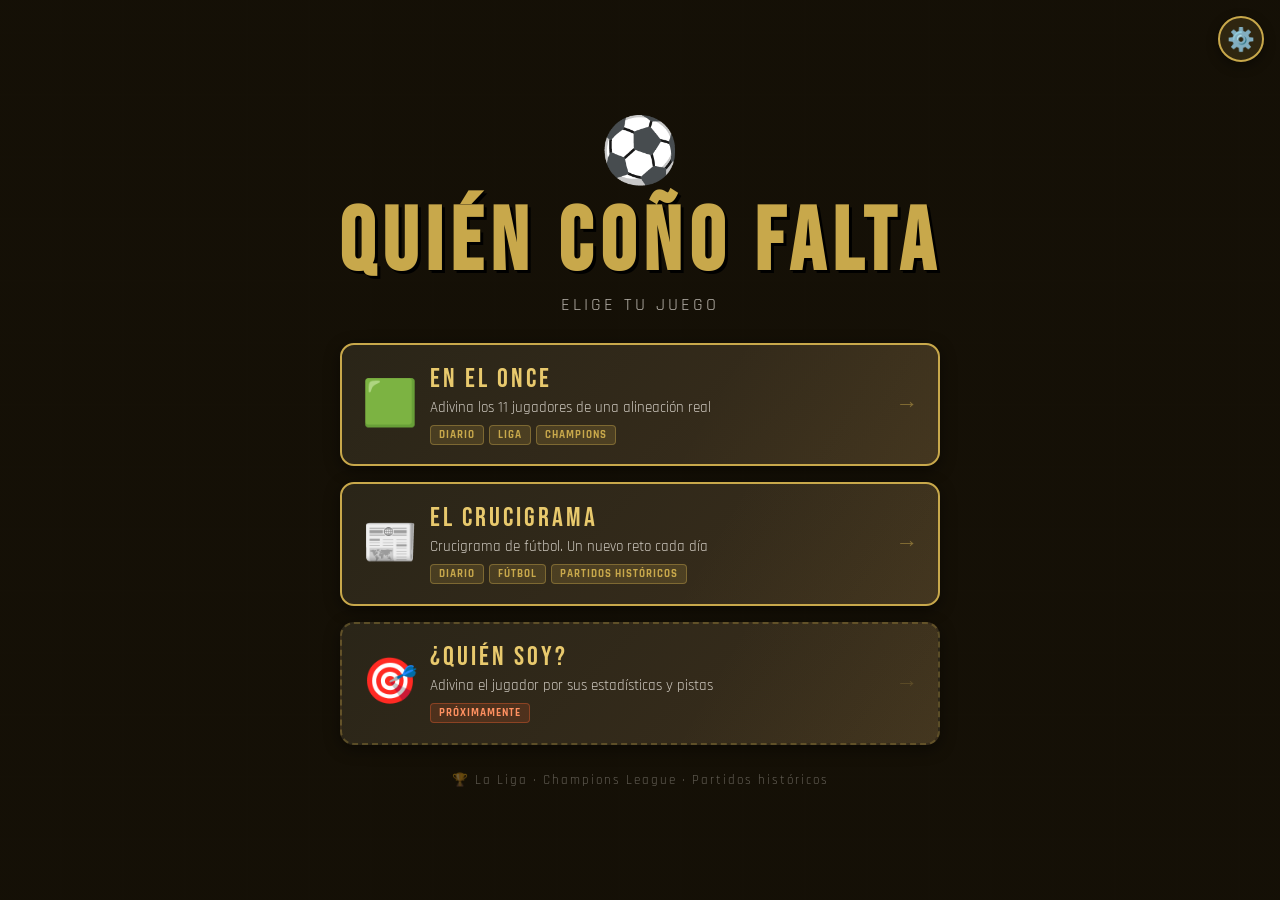
==== commit 50ebd534: "Add files via upload" ====
--- a/index.html
+++ b/index.html
@@ -4,26 +4,32 @@
 <meta charset="UTF-8">
 <meta name="viewport" content="width=device-width, initial-scale=1.0">
 <title>QUIÉN COÑO FALTA</title>
+<meta name="description" content="Juegos de fútbol diarios: En el Once, El Crucigrama y más. La Liga, Champions League y partidos históricos.">
+
+<!-- Fuentes -->
 <link rel="preconnect" href="https://fonts.googleapis.com">
 <link rel="preconnect" href="https://fonts.gstatic.com" crossorigin>
 <link href="https://fonts.googleapis.com/css2?family=Bebas+Neue&family=Rajdhani:wght@400;600;700&display=swap" rel="stylesheet">
-<link rel="stylesheet" href="./css/styles.css">
+
+<!-- Estilos -->
+<link rel="stylesheet" href="./css/global.css">
 <link rel="stylesheet" href="./css/hub.css">
-<link rel="stylesheet" href="./css/crucigrama.css">
 </head>
 <body>
 
-<!-- ========== BOTÓN SETTINGS (global) ========== -->
+<!-- ========== BOTÓN SETTINGS ========== -->
 <button class="settings-btn" onclick="toggleSettings()">⚙️</button>
 
 <!-- ========== MODAL SETTINGS ========== -->
 <div id="settings-modal" class="settings-modal">
   <div class="settings-content">
     <h2 class="settings-title">CONFIGURACIÓN</h2>
+    
     <div class="settings-option">
       <span>Modo Alto Contraste</span>
       <div class="toggle-switch" id="contrast-toggle" onclick="toggleContrast()"></div>
     </div>
+
     <div class="stats-display">
       <h3 style="margin-bottom:15px;font-family:'Bebas Neue',sans-serif;letter-spacing:2px;">ESTADÍSTICAS</h3>
       <div class="stat-row"><span>Partidos completados:</span><span id="stat-matches">0</span></div>
@@ -33,14 +39,15 @@
       <div class="stat-row"><span>Mejor racha:</span><span id="stat-best-streak">0</span></div>
       <button class="reset-stats-btn" onclick="resetStats()">Resetear estadísticas</button>
     </div>
+
     <button class="next-btn" style="width:100%;margin-top:20px;" onclick="toggleSettings()">Cerrar</button>
   </div>
 </div>
 
 <!-- ========================================== -->
-<!-- PANTALLA 1: HUB PRINCIPAL                  -->
+<!-- HUB PRINCIPAL                              -->
 <!-- ========================================== -->
-<div id="hub" class="hub-screen">
+<div class="hub-screen">
   <div class="hub-header">
     <div class="hub-logo">⚽</div>
     <h1 class="hub-title">QUIÉN COÑO FALTA</h1>
@@ -50,7 +57,7 @@
   <div class="hub-games">
 
     <!-- JUEGO 1: EN EL ONCE -->
-    <div class="hub-game-card" onclick="goToGame('once')">
+    <a href="./en-el-once/" class="hub-game-card">
       <div class="hub-game-icon">🟩</div>
       <div class="hub-game-info">
         <div class="hub-game-title">EN EL ONCE</div>
@@ -62,13 +69,13 @@
         </div>
       </div>
       <div class="hub-game-arrow">→</div>
-    </div>
+    </a>
 
-    <!-- JUEGO 2: EN EL CRUCIGRAMA -->
-    <div class="hub-game-card" onclick="goToGame('crucigrama')">
+    <!-- JUEGO 2: EL CRUCIGRAMA -->
+    <a href="./crucigrama/" class="hub-game-card">
       <div class="hub-game-icon">📰</div>
       <div class="hub-game-info">
-        <div class="hub-game-title">EN EL CRUCIGRAMA</div>
+        <div class="hub-game-title">EL CRUCIGRAMA</div>
         <div class="hub-game-desc">Crucigrama de fútbol. Un nuevo reto cada día</div>
         <div class="hub-game-tags">
           <span class="hub-tag">Diario</span>
@@ -77,7 +84,7 @@
         </div>
       </div>
       <div class="hub-game-arrow">→</div>
-    </div>
+    </a>
 
     <!-- JUEGO 3: placeholder futuro -->
     <div class="hub-game-card hub-game-card--soon hub-game-card--placeholder">
@@ -99,180 +106,7 @@
   </div>
 </div>
 
-<!-- ========================================== -->
-<!-- PANTALLA 2: MENÚ DEL ONCE                  -->
-<!-- ========================================== -->
-<div id="once-menu" class="once-menu-screen" style="display:none;">
-  <button class="back-to-hub-btn" onclick="goToHub()">← VOLVER</button>
-  <h1 class="mode-title">EN EL ONCE</h1>
-  <div class="mode-subtitle">Selecciona el modo de juego</div>
-  <div class="mode-buttons">
-
-    <div class="mode-btn mode-btn--daily" onclick="startGame('diario')">
-      <div class="mode-btn-title">📅 ONCE DIARIO</div>
-      <div class="mode-btn-desc">El partido del día. Igual para todos</div>
-      <div class="mode-btn-teams">Un nuevo partido cada 24 horas</div>
-    </div>
-
-    <div class="mode-btn" onclick="startGame('liga')">
-      <div class="mode-btn-title">⚽ LIGA</div>
-      <div class="mode-btn-desc">Partidos de ligas nacionales y copas</div>
-      <div class="mode-btn-teams">La Liga, Premier League, Serie A, Bundesliga...</div>
-    </div>
-
-    <div class="mode-btn" onclick="startGame('champions')">
-      <div class="mode-btn-title">🏆 CHAMPIONS LEAGUE</div>
-      <div class="mode-btn-desc">Grandes noches de Champions</div>
-      <div class="mode-btn-teams">Finales, remontadas épicas, clásicos europeos...</div>
-    </div>
-
-    <div class="mode-btn" onclick="startGame('historico')">
-      <div class="mode-btn-title">📜 PARTIDOS HISTÓRICOS</div>
-      <div class="mode-btn-desc">Momentos legendarios del fútbol</div>
-      <div class="mode-btn-teams">Mundiales, Eurocopas, partidos inolvidables...</div>
-    </div>
-
-    <div class="mode-btn" onclick="startGame('random')">
-      <div class="mode-btn-title">🎲 ALEATORIO</div>
-      <div class="mode-btn-desc">Mezcla de todo</div>
-      <div class="mode-btn-teams">Una sorpresa cada vez</div>
-    </div>
-
-  </div>
-</div>
-
-<!-- ========================================== -->
-<!-- PANTALLA 3: LOADING                        -->
-<!-- ========================================== -->
-<div id="loading" class="loading" style="display:none;">
-  <div class="loading-title">CARGANDO PARTIDOS</div>
-  <div class="loading-bar-wrap">
-    <div class="loading-bar-track">
-      <div class="loading-bar-fill" id="loading-bar-fill"></div>
-      <div class="loading-ball" id="loading-ball">⚽</div>
-    </div>
-  </div>
-  <div class="loading-percent" id="loading-percent">0%</div>
-</div>
-
-<!-- ========================================== -->
-<!-- PANTALLA 4: JUEGO DEL ONCE                 -->
-<!-- ========================================== -->
-<div id="game" style="display:none;">
-  <div class="match-header">
-    <button class="home-btn" id="home-btn">← MENÚ</button>
-    <div class="competition-name" id="competition"></div>
-    <div class="match-score">
-      <div class="team-info">
-        <div class="team-badge" id="home-badge">🏟️</div>
-        <div class="team-name" id="home-team"></div>
-      </div>
-      <div class="score-display" id="score"></div>
-      <div class="team-info">
-        <div class="team-badge" id="away-badge">🏟️</div>
-        <div class="team-name" id="away-team"></div>
-      </div>
-    </div>
-    <div class="match-date" id="date"></div>
-  </div>
-
-  <div class="playing-team" id="playing-team"></div>
-
-  <div class="field-container">
-    <div class="field-pattern"></div>
-    <div class="penalty-area"></div>
-    <div id="formation" class="formation"></div>
-  </div>
-
-  <div class="stats-bar">
-    <div class="revealed-count">
-      <span id="revealed-count">0</span>/11
-    </div>
-    <div class="btn-group">
-      <button class="next-btn" id="next-match-btn">Siguiente</button>
-      <button class="give-up-btn" id="give-up-btn">Revelar todo</button>
-    </div>
-  </div>
-
-  <!-- Modal de adivinanza -->
-  <div id="guess-modal" class="guess-modal">
-    <div class="modal-content">
-      <div class="modal-header">
-        <button class="back-btn" id="back-btn" title="Volver">
-          <svg width="22" height="22" viewBox="0 0 24 24" fill="none" stroke="currentColor" stroke-width="2.5" stroke-linecap="round" stroke-linejoin="round">
-            <polyline points="15 18 9 12 15 6"></polyline>
-          </svg>
-        </button>
-        <div class="modal-title">ADIVINA EL JUGADOR</div>
-        <button class="reveal-btn-modal" id="reveal-btn-modal">Revelar</button>
-      </div>
-      <div id="guess-grid" class="guess-grid"></div>
-      <div id="mobile-tap-bar" class="mobile-tap-bar" onclick="focusMobileInput()">
-        <span class="mobile-tap-text">Toca aquí para escribir ✏️</span>
-      </div>
-      <div class="keyboard">
-        <div class="keyboard-row">
-          <button class="key" data-key="Q">Q</button><button class="key" data-key="W">W</button>
-          <button class="key" data-key="E">E</button><button class="key" data-key="R">R</button>
-          <button class="key" data-key="T">T</button><button class="key" data-key="Y">Y</button>
-          <button class="key" data-key="U">U</button><button class="key" data-key="I">I</button>
-          <button class="key" data-key="O">O</button><button class="key" data-key="P">P</button>
-        </div>
-        <div class="keyboard-row">
-          <button class="key" data-key="A">A</button><button class="key" data-key="S">S</button>
-          <button class="key" data-key="D">D</button><button class="key" data-key="F">F</button>
-          <button class="key" data-key="G">G</button><button class="key" data-key="H">H</button>
-          <button class="key" data-key="J">J</button><button class="key" data-key="K">K</button>
-          <button class="key" data-key="L">L</button>
-        </div>
-        <div class="keyboard-row">
-          <button class="key wide" data-key="Enter">ENTER</button>
-          <button class="key" data-key="Z">Z</button><button class="key" data-key="X">X</button>
-          <button class="key" data-key="C">C</button><button class="key" data-key="V">V</button>
-          <button class="key" data-key="B">B</button><button class="key" data-key="N">N</button>
-          <button class="key" data-key="M">M</button>
-          <button class="key wide" data-key="Delete">⌫</button>
-        </div>
-      </div>
-    </div>
-  </div>
-</div>
-
-<!-- Modal de completado -->
-<div id="completion-modal" class="completion-modal">
-  <div class="completion-content">
-    <div class="completion-title">✅ ALINEACIÓN COMPLETADA</div>
-    <div class="completion-match" id="completion-match"></div>
-    <div class="completion-stats">
-      <div class="completion-stat">
-        <div class="completion-stat-value" id="comp-guessed">0</div>
-        <div class="completion-stat-label">Adivinados</div>
-      </div>
-      <div class="completion-stat">
-        <div class="completion-stat-value" id="comp-failed">0</div>
-        <div class="completion-stat-label">Fallados</div>
-      </div>
-      <div class="completion-stat">
-        <div class="completion-stat-value" id="comp-revealed">0</div>
-        <div class="completion-stat-label">Revelados</div>
-      </div>
-    </div>
-    <div class="completion-streak" id="comp-streak"></div>
-    <div class="comp-countdown" id="comp-countdown" style="display:none;"></div>
-    <div class="completion-buttons">
-      <button class="next-btn" onclick="nextMatch()">Siguiente partido →</button>
-      <button class="give-up-btn" onclick="closeCompletionModal()">Ver alineación</button>
-    </div>
-  </div>
-</div>
-
-<!-- ========================================== -->
-<!-- PANTALLA 5: CRUCIGRAMA                     -->
-<!-- ========================================== -->
-<div id="crucigrama-screen" style="display:none;"></div>
-
-<script src="./js/core.js"></script>
-<script src="./js/app.js"></script>
-<script src="./js/crucigrama.js"></script>
+<!-- Scripts -->
+<script src="./js/shared.js"></script>
 </body>
 </html>
--- a/css/global.css
+++ b/css/global.css
@@ -0,0 +1,334 @@
+/* =============================================
+   GLOBAL.CSS — Variables y estilos compartidos
+   QUIÉN COÑO FALTA
+   ============================================= */
+
+/* ── VARIABLES CSS ────────────────────────── */
+:root {
+  /* Colores principales (Version 8) */
+  --bg-dark: #1c1a14;
+  --bg-purple: #2a2518;
+  --bg-gold: #2e2610;
+  --bg-field: #2d7a32;
+  --field-dark: #235f27;
+  
+  /* Neones (Version 8) */
+  --neon-green: #c8a84b;
+  --neon-yellow: #e8c96d;
+  --neon-gold: #c8a84b;
+  
+  /* Texto (Version 8) */
+  --text-light: #f5f0e8;
+  --text-dark: #1a1a1a;
+  
+  /* Juego */
+  --player-bg: #8b1a1a;
+  --gk-bg: #d4a017;
+  --card-dark: #2a2518;
+  
+  /* Estados Wordle */
+  --correct: #4a8c3e;
+  --present: #c8a84b;
+  --absent: #4a3f2f;
+  
+  /* Estados generales */
+  --success: #4ade80;
+  --error: #ef4444;
+  --warning: #fbbf24;
+}
+
+/* ── RESET BÁSICO ────────────────────────── */
+* {
+  margin: 0;
+  padding: 0;
+  box-sizing: border-box;
+}
+
+body {
+  font-family: 'Rajdhani', sans-serif;
+  background: var(--bg-dark);
+  color: var(--text-light);
+  overflow-x: hidden;
+  min-height: 100vh;
+}
+
+/* ── FUENTES ─────────────────────────────── */
+/* Bebas Neue y Rajdhani se cargan desde Google Fonts en cada HTML */
+
+/* ── BOTÓN SETTINGS (global en todas las páginas) ── */
+.settings-btn {
+  position: fixed;
+  top: 16px;
+  right: 16px;
+  background: rgba(200,168,75,0.15);
+  border: 2px solid var(--neon-gold);
+  border-radius: 50%;
+  width: 46px;
+  height: 46px;
+  font-size: 1.4rem;
+  cursor: pointer;
+  z-index: 999;
+  transition: all 0.25s ease;
+  display: flex;
+  align-items: center;
+  justify-content: center;
+  box-shadow: 0 4px 12px rgba(0,0,0,0.4);
+}
+
+.settings-btn:hover {
+  background: rgba(200,168,75,0.3);
+  transform: rotate(90deg) scale(1.08);
+  box-shadow: 0 6px 18px rgba(0,0,0,0.6);
+}
+
+/* ── MODAL SETTINGS ──────────────────────── */
+.settings-modal {
+  display: none;
+  position: fixed;
+  inset: 0;
+  background: rgba(0,0,0,0.88);
+  z-index: 1000;
+  align-items: center;
+  justify-content: center;
+  padding: 20px;
+  animation: fadeIn 0.25s ease;
+}
+
+.settings-modal.active {
+  display: flex;
+}
+
+.settings-content {
+  background: var(--bg-purple);
+  border: 2px solid var(--neon-green);
+  border-radius: 16px;
+  padding: 28px 24px;
+  max-width: 420px;
+  width: 100%;
+  animation: slideUp 0.3s ease;
+}
+
+.settings-title {
+  font-family: 'Bebas Neue', sans-serif;
+  font-size: 2rem;
+  letter-spacing: 4px;
+  color: var(--neon-yellow);
+  text-align: center;
+  margin-bottom: 20px;
+}
+
+.settings-option {
+  display: flex;
+  justify-content: space-between;
+  align-items: center;
+  padding: 12px 16px;
+  background: rgba(255,255,255,0.03);
+  border: 1px solid rgba(200,168,75,0.15);
+  border-radius: 8px;
+  margin-bottom: 14px;
+  font-size: 0.95rem;
+  font-weight: 600;
+}
+
+/* Toggle switch */
+.toggle-switch {
+  width: 50px;
+  height: 26px;
+  background: #4b5563;
+  border-radius: 13px;
+  position: relative;
+  cursor: pointer;
+  transition: background 0.3s;
+}
+
+.toggle-switch::after {
+  content: '';
+  position: absolute;
+  top: 3px;
+  left: 3px;
+  width: 20px;
+  height: 20px;
+  background: white;
+  border-radius: 50%;
+  transition: transform 0.3s;
+}
+
+.toggle-switch.active {
+  background: var(--neon-green);
+}
+
+.toggle-switch.active::after {
+  transform: translateX(24px);
+}
+
+/* ── ESTADÍSTICAS ────────────────────────── */
+.stats-display {
+  background: rgba(255,255,255,0.02);
+  border: 1px solid rgba(200,168,75,0.1);
+  border-radius: 10px;
+  padding: 16px;
+  margin-top: 8px;
+}
+
+.stat-row {
+  display: flex;
+  justify-content: space-between;
+  padding: 8px 0;
+  border-bottom: 1px solid rgba(255,255,255,0.05);
+  font-size: 0.9rem;
+}
+
+.stat-row:last-of-type {
+  border-bottom: none;
+}
+
+.stat-row span:first-child {
+  color: var(--text-light);
+  opacity: 0.8;
+}
+
+.stat-row span:last-child {
+  font-family: 'Bebas Neue', sans-serif;
+  font-size: 1.3rem;
+  letter-spacing: 1px;
+  color: var(--neon-yellow);
+}
+
+.reset-stats-btn {
+  width: 100%;
+  margin-top: 14px;
+  padding: 10px;
+  background: rgba(239,68,68,0.15);
+  border: 1px solid rgba(239,68,68,0.4);
+  color: #ef4444;
+  border-radius: 8px;
+  cursor: pointer;
+  font-family: 'Rajdhani', sans-serif;
+  font-weight: 700;
+  font-size: 0.85rem;
+  letter-spacing: 1px;
+  transition: all 0.2s;
+  text-transform: uppercase;
+}
+
+.reset-stats-btn:hover {
+  background: rgba(239,68,68,0.25);
+  transform: translateY(-1px);
+}
+
+/* ── BOTONES GLOBALES ────────────────────── */
+.next-btn {
+  background: var(--neon-green);
+  color: var(--bg-dark);
+  border: none;
+  padding: 12px 24px;
+  border-radius: 8px;
+  font-family: 'Rajdhani', sans-serif;
+  font-size: 1rem;
+  font-weight: 700;
+  letter-spacing: 1px;
+  cursor: pointer;
+  transition: all 0.2s;
+  text-transform: uppercase;
+}
+
+.next-btn:hover {
+  background: var(--neon-yellow);
+  transform: translateY(-2px);
+  box-shadow: 0 6px 20px rgba(57,255,20,0.3);
+}
+
+.give-up-btn {
+  background: transparent;
+  color: var(--text-light);
+  border: 2px solid rgba(255,255,255,0.2);
+  padding: 10px 22px;
+  border-radius: 8px;
+  font-family: 'Rajdhani', sans-serif;
+  font-size: 0.9rem;
+  font-weight: 700;
+  letter-spacing: 1px;
+  cursor: pointer;
+  transition: all 0.2s;
+  text-transform: uppercase;
+}
+
+.give-up-btn:hover {
+  background: rgba(255,255,255,0.05);
+  border-color: rgba(255,255,255,0.4);
+  transform: translateY(-1px);
+}
+
+/* ── MODO ALTO CONTRASTE ─────────────────── */
+/* ── MODO ALTO CONTRASTE ─────────────────── */
+body.high-contrast {
+  --bg-dark: #000000;
+  --bg-purple: #1a1a1a;
+  --text-light: #ffffff;
+  --correct: #00aa00;
+  --present: #ccaa00;
+  --absent: #555555;
+}
+
+body.high-contrast .settings-btn {
+  background: rgba(255,255,0,0.2);
+  border-color: #ffff00;
+}
+
+/* ── ANIMACIONES ─────────────────────────── */
+@keyframes fadeIn {
+  from { opacity: 0; }
+  to   { opacity: 1; }
+}
+
+@keyframes slideUp {
+  from { 
+    opacity: 0; 
+    transform: translateY(30px); 
+  }
+  to { 
+    opacity: 1; 
+    transform: translateY(0); 
+  }
+}
+
+@keyframes pulse {
+  0%, 100% { opacity: 1; transform: scale(1); }
+  50%      { opacity: 0.7; transform: scale(1.05); }
+}
+
+/* ── RESPONSIVE ──────────────────────────── */
+@media (max-width: 600px) {
+  .settings-btn {
+    top: 12px;
+    right: 12px;
+    width: 42px;
+    height: 42px;
+    font-size: 1.2rem;
+  }
+
+  .settings-content {
+    padding: 24px 20px;
+  }
+
+  .settings-title {
+    font-size: 1.7rem;
+  }
+}
+
+/* ── UTILIDADES ──────────────────────────── */
+.hidden {
+  display: none !important;
+}
+
+.text-center {
+  text-align: center;
+}
+
+.mt-1 { margin-top: 8px; }
+.mt-2 { margin-top: 16px; }
+.mt-3 { margin-top: 24px; }
+
+.mb-1 { margin-bottom: 8px; }
+.mb-2 { margin-bottom: 16px; }
+.mb-3 { margin-bottom: 24px; }
--- a/css/hub.css
+++ b/css/hub.css
@@ -91,6 +91,8 @@
   animation: hubCardIn 0.5s ease-out both;
   position: relative;
   overflow: hidden;
+  text-decoration: none;
+  color: inherit;
 }
 
 .hub-game-card::before {
@@ -261,6 +263,8 @@
   font-size: 0.9rem;
   letter-spacing: 1px;
   transition: background 0.2s;
+  text-decoration: none;
+  display: inline-block;
 }
 
 .back-to-hub-btn:hover {
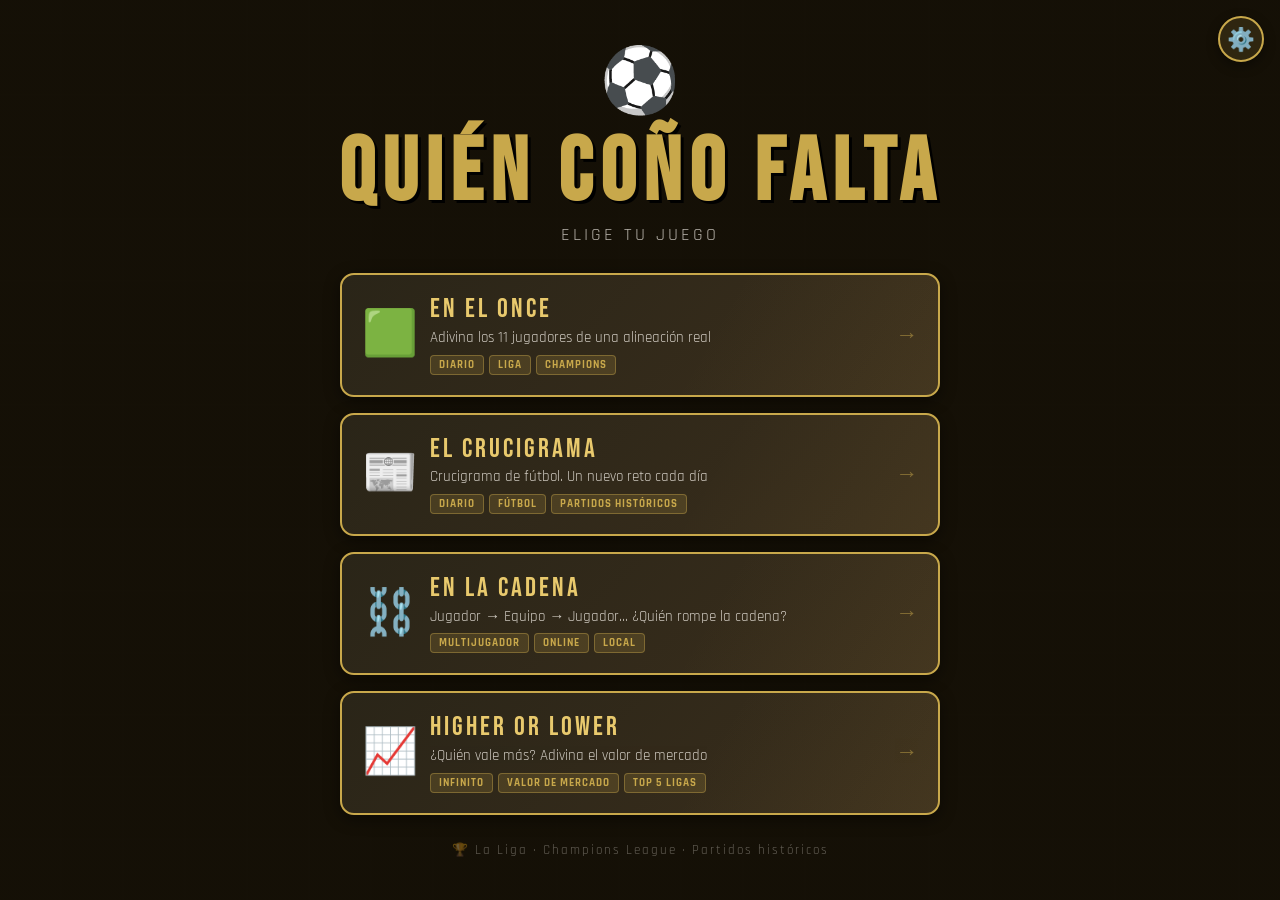
==== commit 89f2fb94: "Add files via upload" ====
--- a/index.html
+++ b/index.html
@@ -86,18 +86,35 @@
       <div class="hub-game-arrow">→</div>
     </a>
 
-    <!-- JUEGO 3: placeholder futuro -->
-    <div class="hub-game-card hub-game-card--soon hub-game-card--placeholder">
-      <div class="hub-game-icon">🎯</div>
+    <!-- JUEGO 3: EN LA CADENA -->
+    <a href="./en-la-cadena/" class="hub-game-card">
+      <div class="hub-game-icon">⛓️</div>
       <div class="hub-game-info">
-        <div class="hub-game-title">¿QUIÉN SOY?</div>
-        <div class="hub-game-desc">Adivina el jugador por sus estadísticas y pistas</div>
+        <div class="hub-game-title">EN LA CADENA</div>
+        <div class="hub-game-desc">Jugador → Equipo → Jugador… ¿Quién rompe la cadena?</div>
         <div class="hub-game-tags">
-          <span class="hub-tag hub-tag--soon">Próximamente</span>
+          <span class="hub-tag">Multijugador</span>
+          <span class="hub-tag">Online</span>
+          <span class="hub-tag">Local</span>
         </div>
       </div>
       <div class="hub-game-arrow">→</div>
-    </div>
+    </a>
+
+    <!-- JUEGO 4: HIGHER OR LOWER -->
+    <a href="./higher-or-lower/" class="hub-game-card">
+      <div class="hub-game-icon">📈</div>
+      <div class="hub-game-info">
+        <div class="hub-game-title">HIGHER OR LOWER</div>
+        <div class="hub-game-desc">¿Quién vale más? Adivina el valor de mercado</div>
+        <div class="hub-game-tags">
+          <span class="hub-tag">Infinito</span>
+          <span class="hub-tag">Valor de mercado</span>
+          <span class="hub-tag">Top 5 Ligas</span>
+        </div>
+      </div>
+      <div class="hub-game-arrow">→</div>
+    </a>
 
   </div>
 
--- a/css/hub.css
+++ b/css/hub.css
@@ -106,6 +106,7 @@
 .hub-game-card:nth-child(1) { animation-delay: 0.05s; }
 .hub-game-card:nth-child(2) { animation-delay: 0.15s; }
 .hub-game-card:nth-child(3) { animation-delay: 0.25s; }
+.hub-game-card:nth-child(4) { animation-delay: 0.35s; }
 
 @keyframes hubCardIn {
   from { opacity: 0; transform: translateY(22px); }
